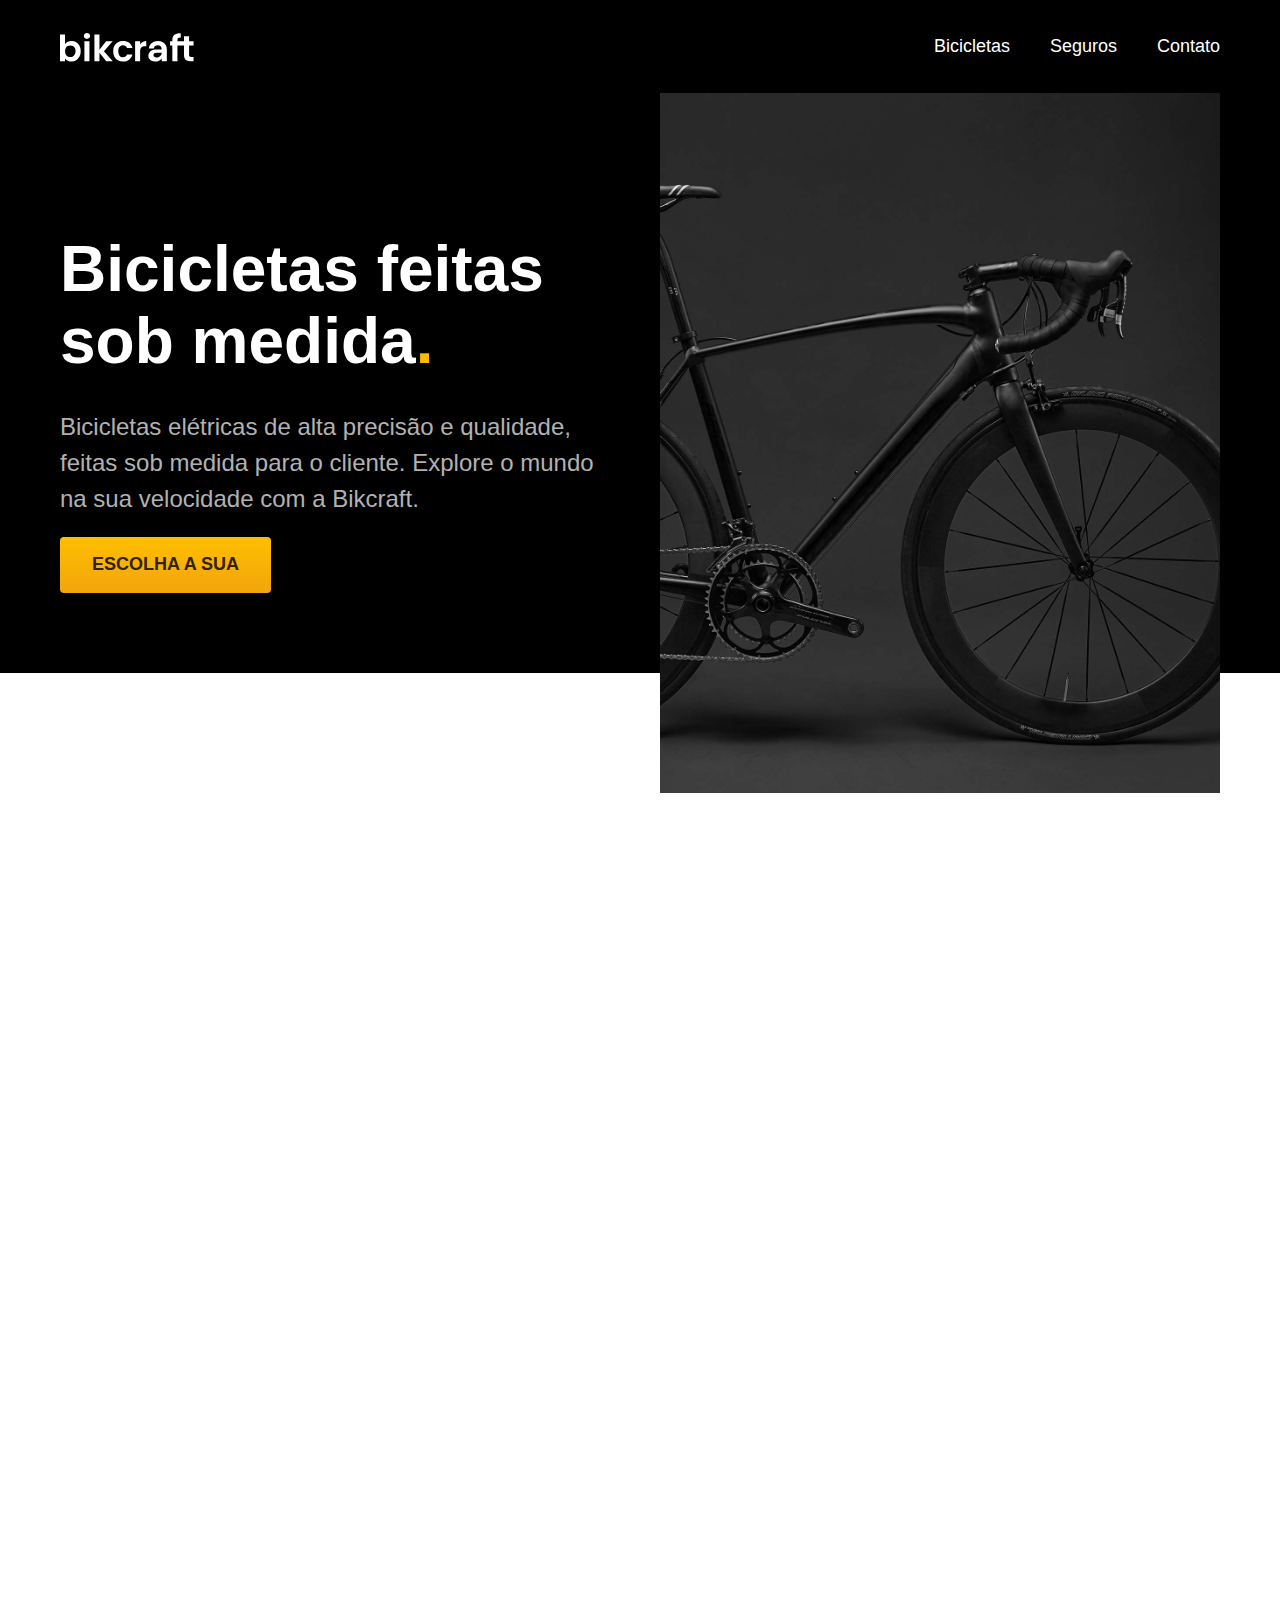
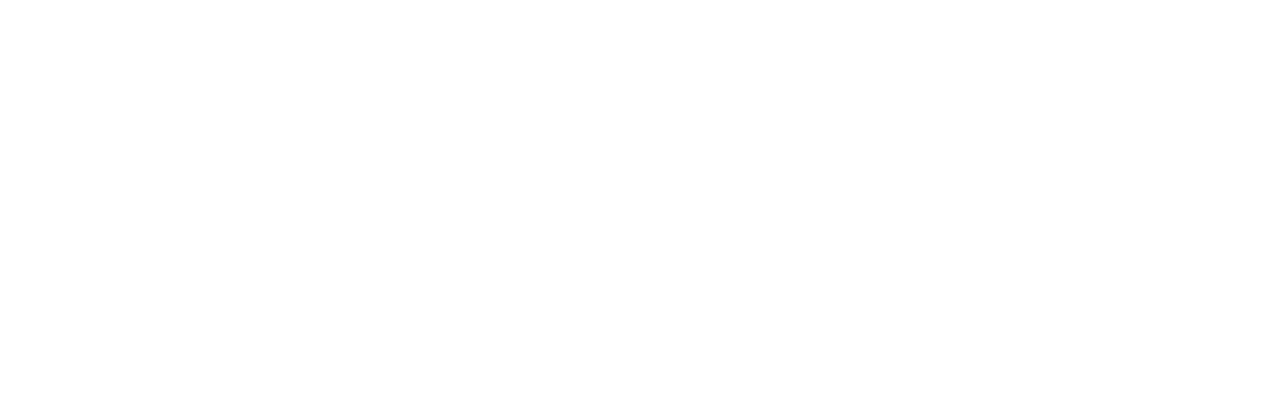
==== bikcraft-projeto-final/index.html @ b1b6e162 "introducao" ====
<!DOCTYPE html>
<html lang="pt-br">
<head>
  <meta charset="UTF-8">
  <meta name="viewport" content="width=device-width, initial-scale=1.0">

  <title>Bikcraft - Bicicletas Elétricas</title>
  <meta name="description" content="Bicicletas elétricas de alta precisão e qualidade, feitas sob medida para o cliente. Explore o mundo na sua velocidade com a Bikcraft.">

<link rel="stylesheet" href="./css/style.css">
</head>
<body>
  <header class="header-bg">
    <div class="header">
      <a href="./">
        <img src="./img/bikcraft.svg" alt="Bikcraft">
      </a>

      <nav aria-label="primaria">
        <ul class="header-menu">
          <li><a href="./bicicletas.html">Bicicletas</a></li>
          <li><a href="./seguros.html">Seguros</a></li>
          <li><a href="./contato.html">Contato</a></li>
        </ul>
      </nav>
    </div>
  </header>

  <main class="introducao-bg">
    <div class="introducao">
      <div class="introducao-conteudo">
        <h1>Bicicletas feitas sob medida<span>.</span></h1>
        <p>Bicicletas elétricas de alta precisão e qualidade, feitas sob medida para o cliente. Explore o mundo na sua velocidade com a Bikcraft.</p>
        <a href="./bicicletas.html">Escolha a sua</a>
      </div>
      <div class="introducao-imagem">
        <img src="./img/fotos/introducao.jpg" alt="Bicicleta elétrica preta">
      </div>
    </div>

  </main>
</body>
</html>
---- bikcraft-projeto-final/css/style.css ----
body {
  margin: 0px;
  font-family: Arial, Helvetica, sans-serif;
  height: 2000px;
}

h1, ul, p {
  margin: 0px;
}

ul {
  padding: 0px;
  list-style: none;
}

a {
  text-decoration: none;
  color: inherit;
}

img {
  max-width: 100%;
  display: block;
}

.header-bg {
  background-color: #000;
}

.header {
  display: flex;
  flex-wrap: wrap;
  gap: 20px;
  justify-content: space-between;
  align-items: center;
  box-sizing: border-box;
  padding: 20px;
  max-width: 1200px;
  margin-left: auto;
  margin-right: auto;
}

.header-menu {
  display: flex;
  flex-wrap: wrap;
  gap: 40px;
}

.header-menu a {
  color: #fff;
  display: inline-block;
  padding: 16px 0px;
  font-size: 18px;
  position: relative;
}

.header-menu a::after {
  content: "";
  display: block;
  height: 2px;
  width: 0px;
  background: #fff;
  margin-top: 4px;
  transition: 0.3s;
  position: absolute;
}

.header-menu a:hover::after {
  width: 100%;
}

@media (max-width: 800px) {
  .header-menu {
    gap: 20px;
  }
  .header-menu a {
    background: #111;
    padding: 12px 16px;
    border-radius: 4px;
  }
  .header-menu a:hover {
    background-color: #2e2e2e;
  }
  .header a::after {
    display: none;
  }
}
@media (max-width: 600px) {
  .header-menu {
    gap: 12px;
  }
  .header-menu a {
    padding: 8px 12px;
    font-size: 14px;
  }
}

.introducao-bg {
  background: #000;
  color: #fff;
}

.introducao {
  display: grid;
  grid-template-columns: 1fr 1fr;
  gap: 0px 40px;
  box-sizing: border-box;
  max-width: 1200px;
  padding-left: 20px;
  padding-right: 20px;
  margin-left: auto;
  margin-right: auto;
}

.introducao p,
.introducao a {
  grid-column: 1;
}

.introducao-conteudo {
  align-self: end;
  padding-bottom: 80px;
}

.introducao img {
  margin-bottom: -120px;
}

.introducao h1 {
  margin-bottom: 32px;
  font-size: 64px;
  line-height: 1.125;
}

.introducao h1 span {
  color:  #ffbb00;
}

.introducao p {
  margin-bottom: 20px;
  font-size: 24px;
  line-height: 1.5;
  color: #b2b2b2;
}

.introducao a {
  display: inline-block;
  padding: 16px 32px;
  background: linear-gradient(#ffbf00, #f2a50c);
  border-radius: 4px;
  box-shadow: 0 1px 2px rgba(0, 0, 0, 0.1);
  text-transform: uppercase;
  color: #332200;
  font-size: 18px;
  line-height: 1.33;
  font-weight: bold;
}

.introducao a:hover {
  background: linear-gradient(#ffb60d, #e59317);
}
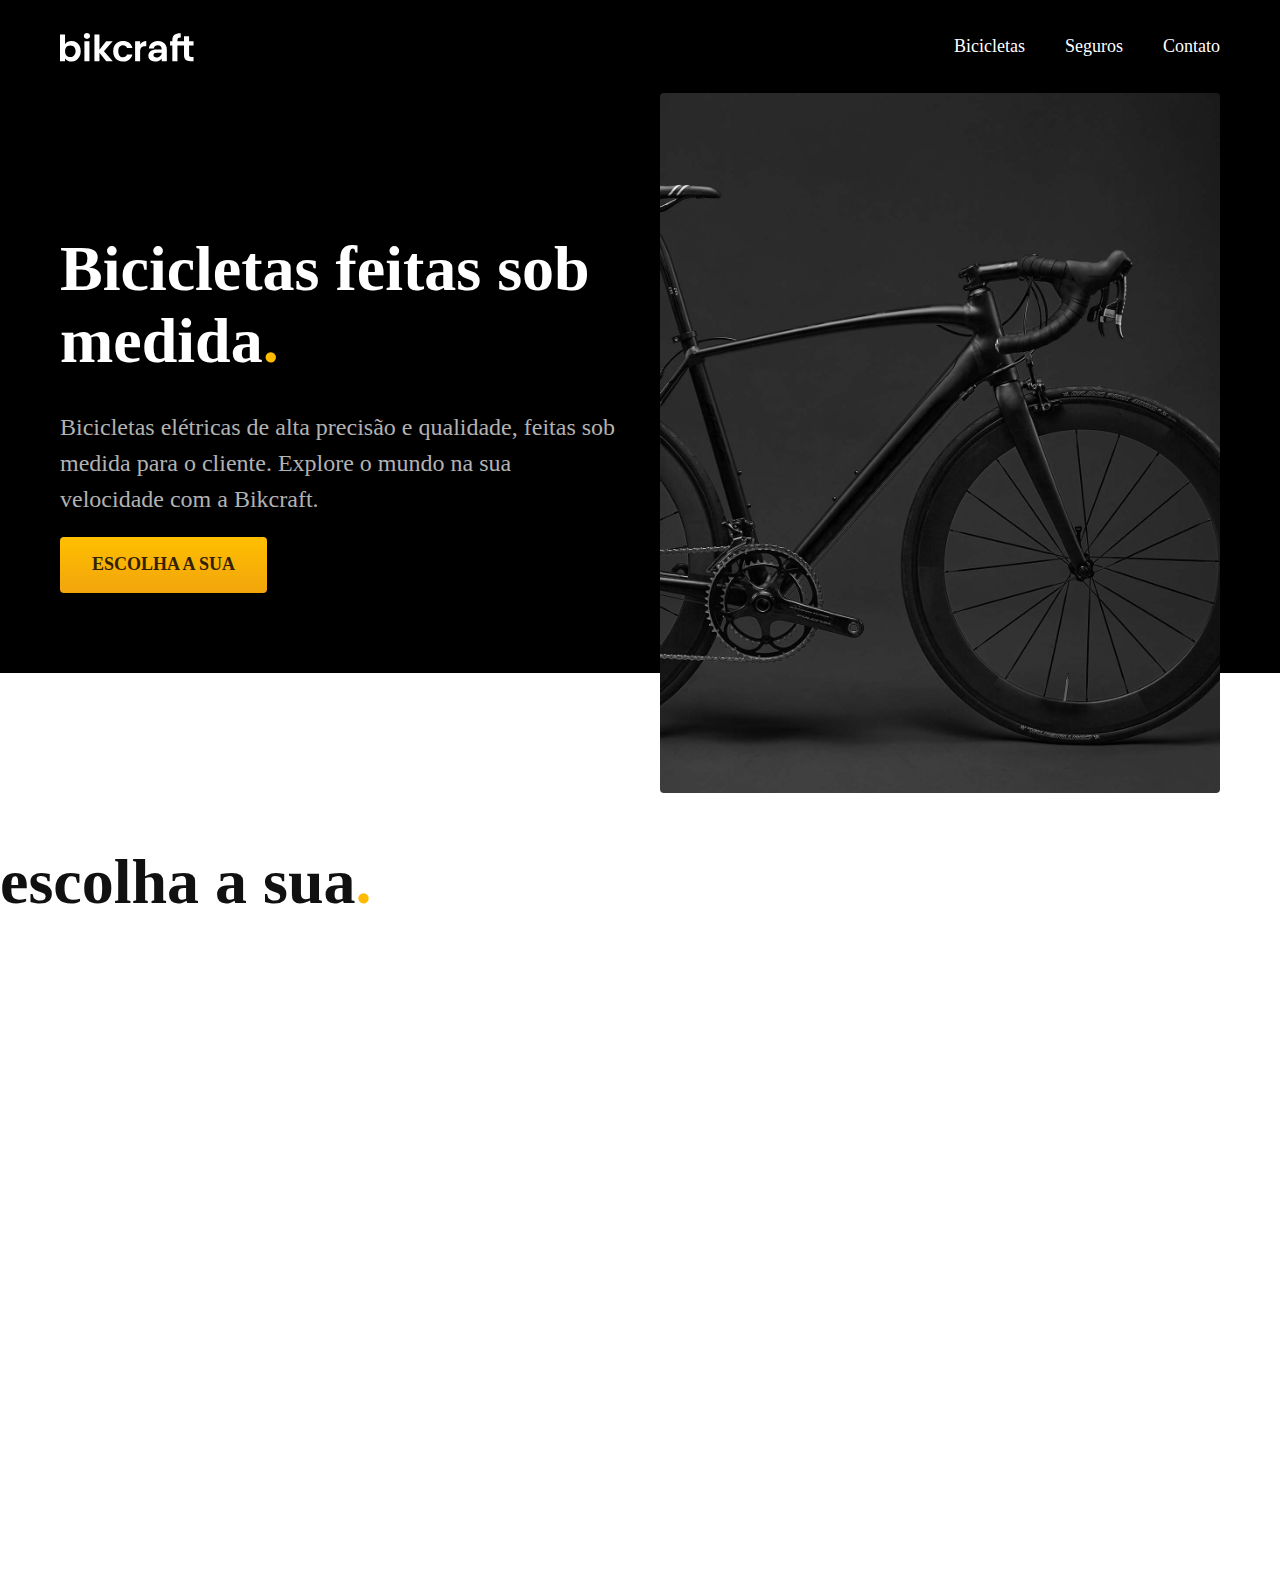
==== commit df1d3aac: "variáveis e organização CSS" ====
--- a/bikcraft-projeto-final/index.html
+++ b/bikcraft-projeto-final/index.html
@@ -7,7 +7,11 @@
   <title>Bikcraft - Bicicletas Elétricas</title>
   <meta name="description" content="Bicicletas elétricas de alta precisão e qualidade, feitas sob medida para o cliente. Explore o mundo na sua velocidade com a Bikcraft.">
 
-<link rel="stylesheet" href="./css/style.css">
+  <link rel="stylesheet" href="./css/style.css">
+
+<!--   <link rel="preconnect" href="https://fonts.googleapis.com">
+  <link rel="preconnect" href="https://fonts.gstatic.com" crossorigin>
+  <link href="https://fonts.googleapis.com/css2?family=Poppins:wght@400;600&family=Roboto:wght@400;500&display=swap" rel="stylesheet"> -->
 </head>
 <body>
   <header class="header-bg">
@@ -17,7 +21,7 @@
       </a>
 
       <nav aria-label="primaria">
-        <ul class="header-menu">
+        <ul class="header-menu cor-0">
           <li><a href="./bicicletas.html">Bicicletas</a></li>
           <li><a href="./seguros.html">Seguros</a></li>
           <li><a href="./contato.html">Contato</a></li>
@@ -29,15 +33,16 @@
   <main class="introducao-bg">
     <div class="introducao">
       <div class="introducao-conteudo">
-        <h1>Bicicletas feitas sob medida<span>.</span></h1>
-        <p>Bicicletas elétricas de alta precisão e qualidade, feitas sob medida para o cliente. Explore o mundo na sua velocidade com a Bikcraft.</p>
-        <a href="./bicicletas.html">Escolha a sua</a>
+        <h1 class="texto-grande cor-0">Bicicletas feitas sob medida<span class="cor-p1">.</span></h1>
+        <p class="texto-medio cor-5">Bicicletas elétricas de alta precisão e qualidade, feitas sob medida para o cliente. Explore o mundo na sua velocidade com a Bikcraft.</p>
+        <a class="botao" href="./bicicletas.html">Escolha a sua</a>
       </div>
-      <div class="introducao-imagem">
+      <div>
         <img src="./img/fotos/introducao.jpg" alt="Bicicleta elétrica preta">
       </div>
     </div>
+  </main>
 
-  </main>
+  <h2 class="texto-grande">escolha a sua<span class="cor-p1">.</span></h2>
 </body>
 </html>--- a/bikcraft-projeto-final/css/style.css
+++ b/bikcraft-projeto-final/css/style.css
@@ -1,162 +1,11 @@
-body {
-  margin: 0px;
-  font-family: Arial, Helvetica, sans-serif;
-  height: 2000px;
-}
+@import "./global/global.css";
+@import "./utilidades/tipografia.css";
+@import "./utilidades/cores.css";
 
-h1, ul, p {
-  margin: 0px;
-}
+@import "./global/header.css";
 
-ul {
-  padding: 0px;
-  list-style: none;
-}
+/* Utilidades */
+@import "./utilidades/componentes.css";
 
-a {
-  text-decoration: none;
-  color: inherit;
-}
-
-img {
-  max-width: 100%;
-  display: block;
-}
-
-.header-bg {
-  background-color: #000;
-}
-
-.header {
-  display: flex;
-  flex-wrap: wrap;
-  gap: 20px;
-  justify-content: space-between;
-  align-items: center;
-  box-sizing: border-box;
-  padding: 20px;
-  max-width: 1200px;
-  margin-left: auto;
-  margin-right: auto;
-}
-
-.header-menu {
-  display: flex;
-  flex-wrap: wrap;
-  gap: 40px;
-}
-
-.header-menu a {
-  color: #fff;
-  display: inline-block;
-  padding: 16px 0px;
-  font-size: 18px;
-  position: relative;
-}
-
-.header-menu a::after {
-  content: "";
-  display: block;
-  height: 2px;
-  width: 0px;
-  background: #fff;
-  margin-top: 4px;
-  transition: 0.3s;
-  position: absolute;
-}
-
-.header-menu a:hover::after {
-  width: 100%;
-}
-
-@media (max-width: 800px) {
-  .header-menu {
-    gap: 20px;
-  }
-  .header-menu a {
-    background: #111;
-    padding: 12px 16px;
-    border-radius: 4px;
-  }
-  .header-menu a:hover {
-    background-color: #2e2e2e;
-  }
-  .header a::after {
-    display: none;
-  }
-}
-@media (max-width: 600px) {
-  .header-menu {
-    gap: 12px;
-  }
-  .header-menu a {
-    padding: 8px 12px;
-    font-size: 14px;
-  }
-}
-
-.introducao-bg {
-  background: #000;
-  color: #fff;
-}
-
-.introducao {
-  display: grid;
-  grid-template-columns: 1fr 1fr;
-  gap: 0px 40px;
-  box-sizing: border-box;
-  max-width: 1200px;
-  padding-left: 20px;
-  padding-right: 20px;
-  margin-left: auto;
-  margin-right: auto;
-}
-
-.introducao p,
-.introducao a {
-  grid-column: 1;
-}
-
-.introducao-conteudo {
-  align-self: end;
-  padding-bottom: 80px;
-}
-
-.introducao img {
-  margin-bottom: -120px;
-}
-
-.introducao h1 {
-  margin-bottom: 32px;
-  font-size: 64px;
-  line-height: 1.125;
-}
-
-.introducao h1 span {
-  color:  #ffbb00;
-}
-
-.introducao p {
-  margin-bottom: 20px;
-  font-size: 24px;
-  line-height: 1.5;
-  color: #b2b2b2;
-}
-
-.introducao a {
-  display: inline-block;
-  padding: 16px 32px;
-  background: linear-gradient(#ffbf00, #f2a50c);
-  border-radius: 4px;
-  box-shadow: 0 1px 2px rgba(0, 0, 0, 0.1);
-  text-transform: uppercase;
-  color: #332200;
-  font-size: 18px;
-  line-height: 1.33;
-  font-weight: bold;
-}
-
-.introducao a:hover {
-  background: linear-gradient(#ffb60d, #e59317);
-}
-
+/* Home */
+@import "./home/introducao.css";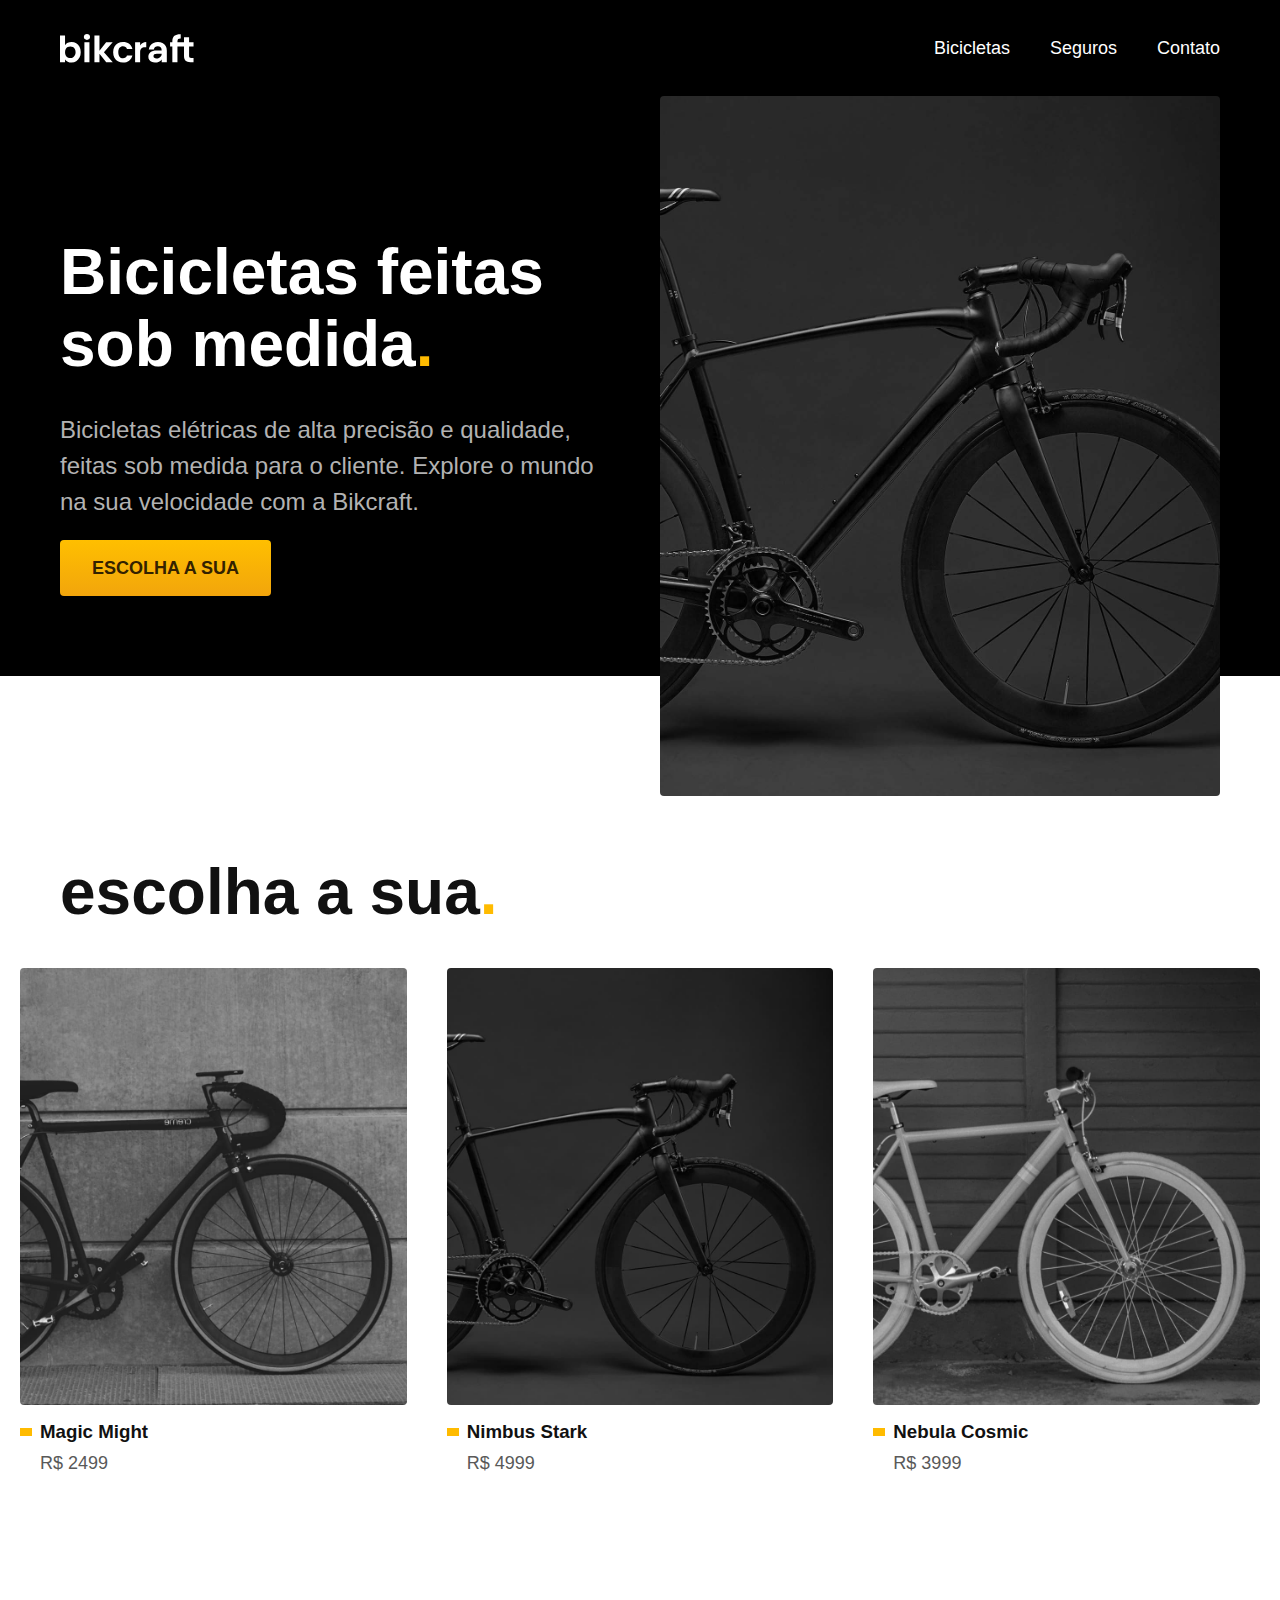
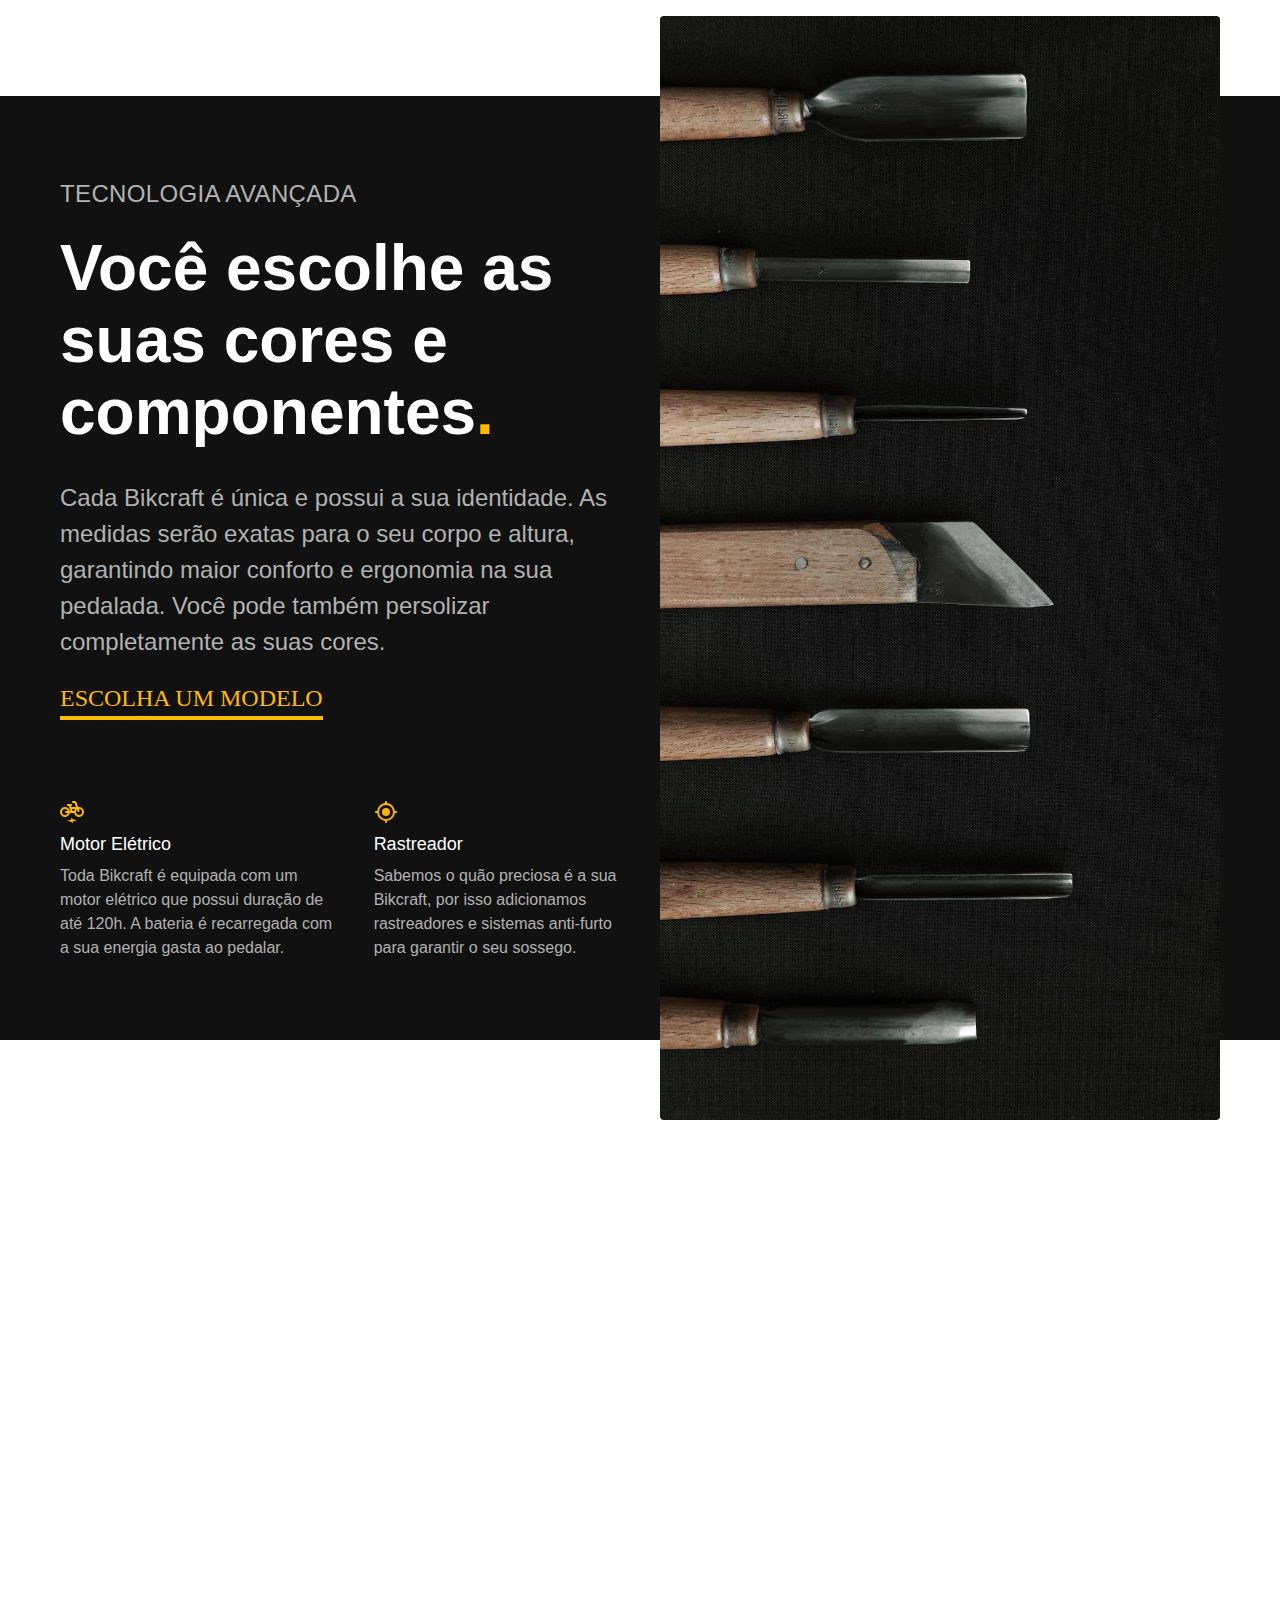
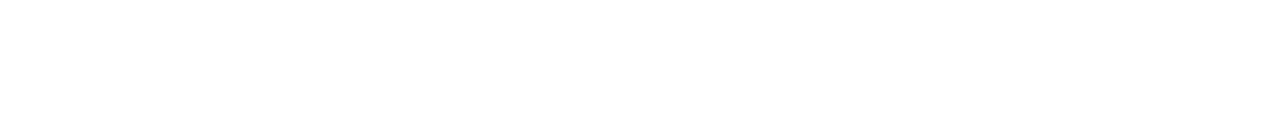
==== commit 283c1a8c: "Adição seção tecnologia" ====
--- a/bikcraft-projeto-final/index.html
+++ b/bikcraft-projeto-final/index.html
@@ -15,13 +15,13 @@
 </head>
 <body>
   <header class="header-bg">
-    <div class="header">
+    <div class="header container">
       <a href="./">
         <img src="./img/bikcraft.svg" alt="Bikcraft">
       </a>
 
       <nav aria-label="primaria">
-        <ul class="header-menu cor-0">
+        <ul class="header-menu font-1-m cor-0">
           <li><a href="./bicicletas.html">Bicicletas</a></li>
           <li><a href="./seguros.html">Seguros</a></li>
           <li><a href="./contato.html">Contato</a></li>
@@ -31,10 +31,10 @@
   </header>
 
   <main class="introducao-bg">
-    <div class="introducao">
+    <div class="introducao container">
       <div class="introducao-conteudo">
-        <h1 class="texto-grande cor-0">Bicicletas feitas sob medida<span class="cor-p1">.</span></h1>
-        <p class="texto-medio cor-5">Bicicletas elétricas de alta precisão e qualidade, feitas sob medida para o cliente. Explore o mundo na sua velocidade com a Bikcraft.</p>
+        <h1 class="font-1-xxl cor-0">Bicicletas feitas sob medida<span class="cor-p1">.</span></h1>
+        <p class="font-2-l cor-5">Bicicletas elétricas de alta precisão e qualidade, feitas sob medida para o cliente. Explore o mundo na sua velocidade com a Bikcraft.</p>
         <a class="botao" href="./bicicletas.html">Escolha a sua</a>
       </div>
       <div>
@@ -43,6 +43,61 @@
     </div>
   </main>
 
-  <h2 class="texto-grande">escolha a sua<span class="cor-p1">.</span></h2>
+
+  <article class="bicicletas-lista">
+    <h2 class="container font-1-xxl">escolha a sua<span class="cor-p1">.</span></h2>
+
+    <ul>
+      <li>
+        <a href="./bicicletas/magic.html">
+          <img src="./img/bicicletas/magic-home.jpg" alt="Bicicleta preta">
+          <h3 font-1-xl>Magic Might</h3>
+          <span class="font-2-m cor-8">R$ 2499</span>
+        </a>
+      </li>
+      <li>
+        <a href="./bicicletas/nimbus.html">
+          <img src="./img/bicicletas/nimbus-home.jpg" alt="Bicicleta preta">
+          <h3 font-1-xl>Nimbus Stark</h3>
+          <span class="font-2-m cor-8">R$ 4999</span>
+        </a>
+      </li>
+      <li>
+        <a href="./bicicletas/nebula.html">
+          <img src="./img/bicicletas/nebula-home.jpg" alt="Bicicleta preta">
+          <h3 font-1-xl>Nebula Cosmic</h3>
+          <span class="font-2-m cor-8">R$ 3999</span>
+        </a>
+      </li>
+    </ul>
+  </article>
+
+  <article class="tecnologia-bg">
+    <div class="tecnologia container">
+      <div class="tecnologia-conteudo">
+        <span class="font-2-l-b cor-5">Tecnologia Avançada</span>
+        <h2 class="font-1-xxl cor-0">Você escolhe as suas cores e componentes<span class="cor-p1">.</span></h2>
+        <p class="font-2-l cor-5">Cada Bikcraft é única e possui a sua identidade. As medidas serão exatas para o seu corpo e altura, garantindo maior conforto e ergonomia na sua pedalada. Você pode também persolizar completamente as suas cores.</p>
+        <a class="link" href="./bicicletas.html">Escolha um modelo</a>
+
+        <div class="tecnologia-vantagens">
+          <div>
+            <img src="./img/icones/eletrica.svg" alt="">
+            <h3 class="font-1-m cor-0">Motor Elétrico</h3>
+            <p class="font-2-s cor-5">Toda Bikcraft é equipada com um motor elétrico que possui duração de até 120h. A bateria é recarregada com a sua energia gasta ao pedalar.</p>
+          </div>
+          <div>
+            <img src="./img/icones/rastreador.svg" alt="">
+            <h3 class="font-1-m cor-0">Rastreador</h3>
+            <p class="font-2-s cor-5">Sabemos o quão preciosa é a sua Bikcraft, por isso adicionamos rastreadores e sistemas anti-furto para garantir o seu sossego.</p>
+          </div>
+        </div>
+      </div>
+
+      <div class="tecnologia-imagem">
+        <img src="./img/fotos/tecnologia.jpg" alt="">
+      </div>
+    </div>
+  </article>
 </body>
 </html>--- a/bikcraft-projeto-final/css/style.css
+++ b/bikcraft-projeto-final/css/style.css
@@ -8,4 +8,8 @@
 @import "./utilidades/componentes.css";
 
 /* Home */
-@import "./home/introducao.css";+@import "./home/introducao.css";
+@import "./home/tecnologia.css";
+
+/* Bicicletas */
+@import "./bicicletas/bicicletas-lista.css";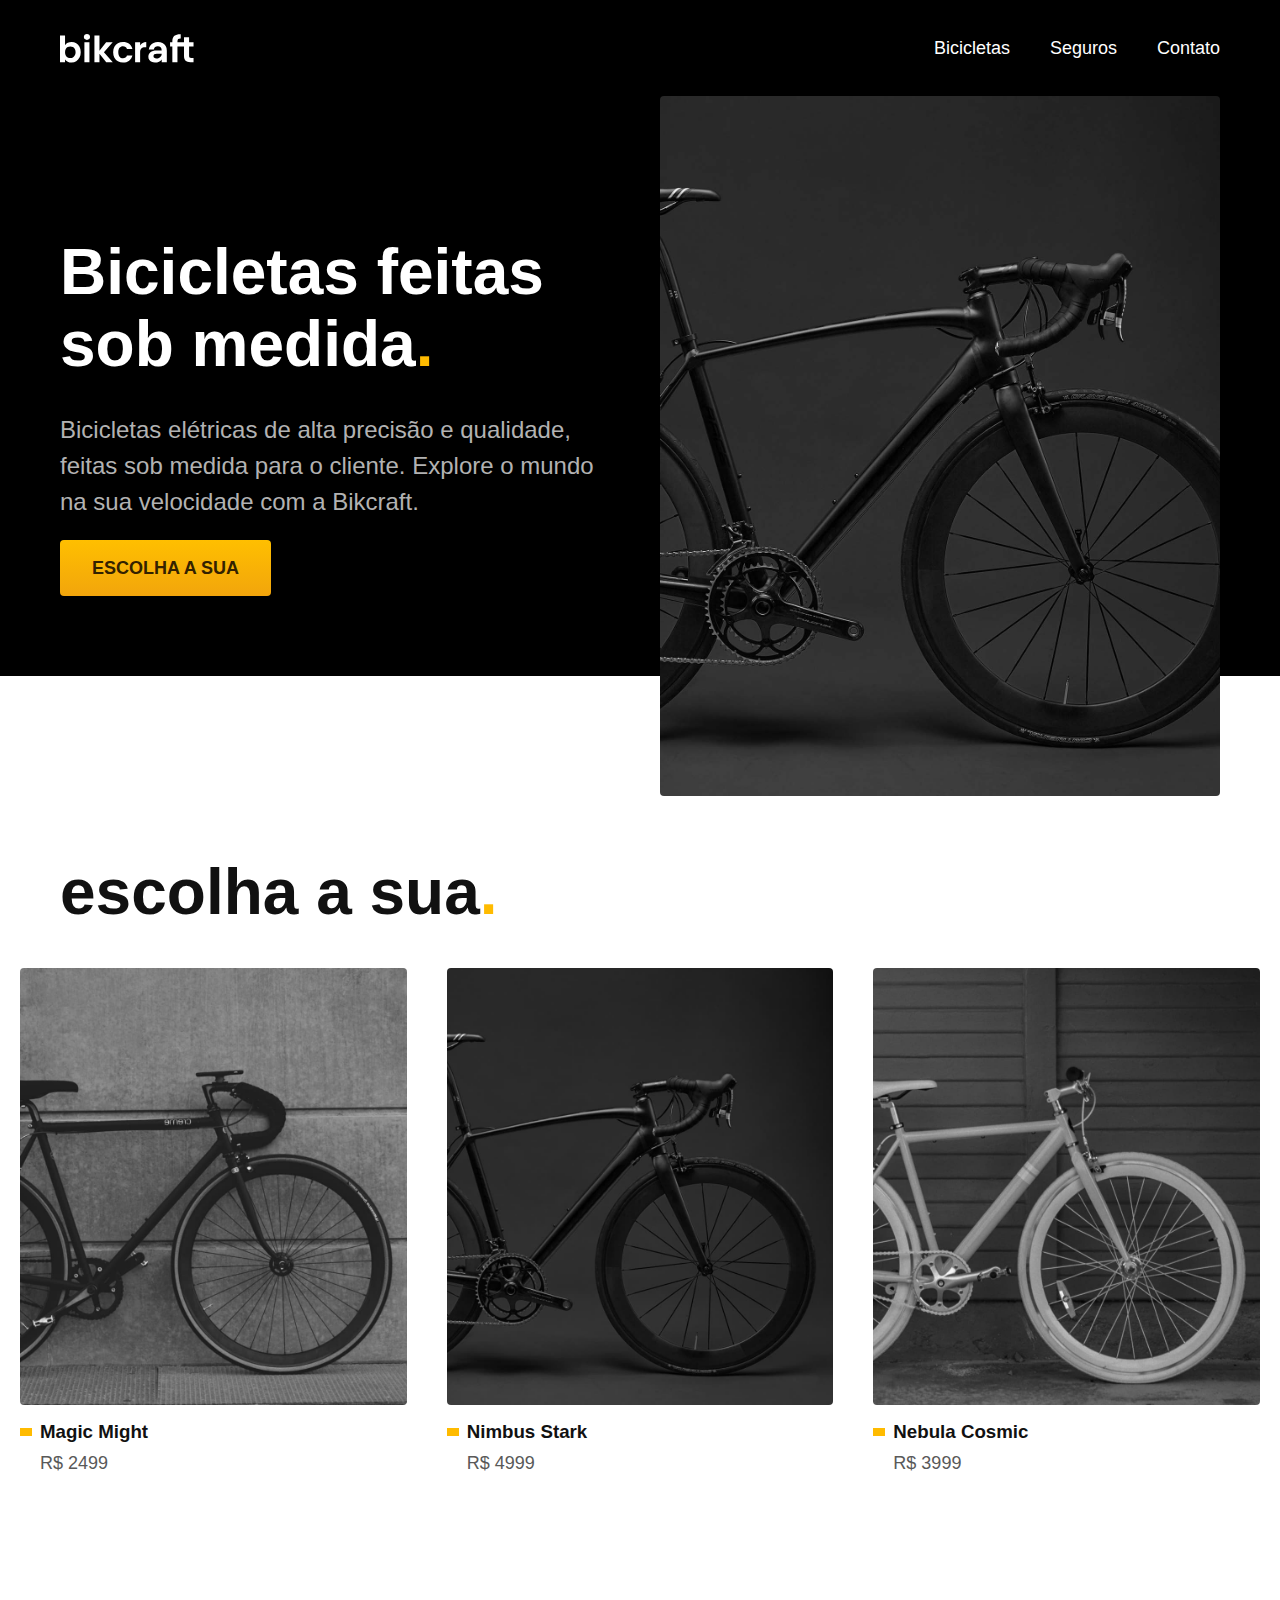
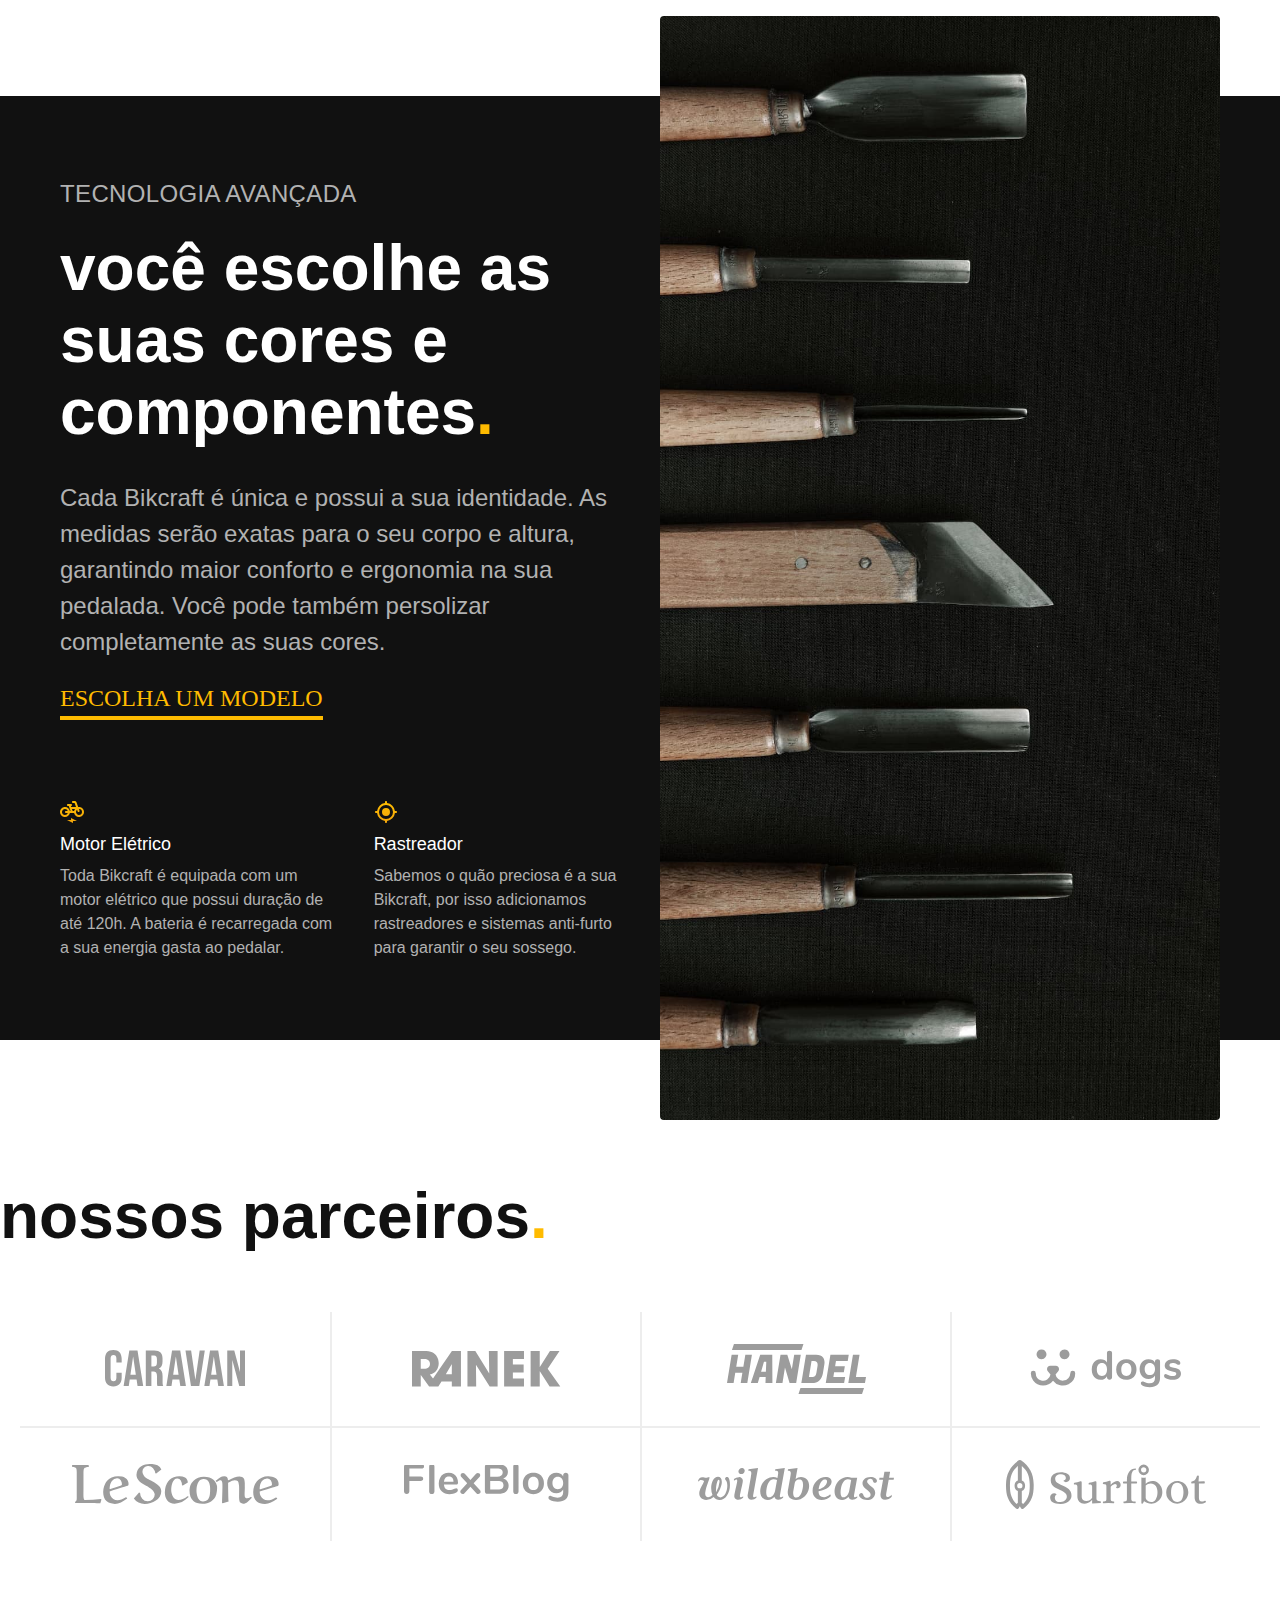
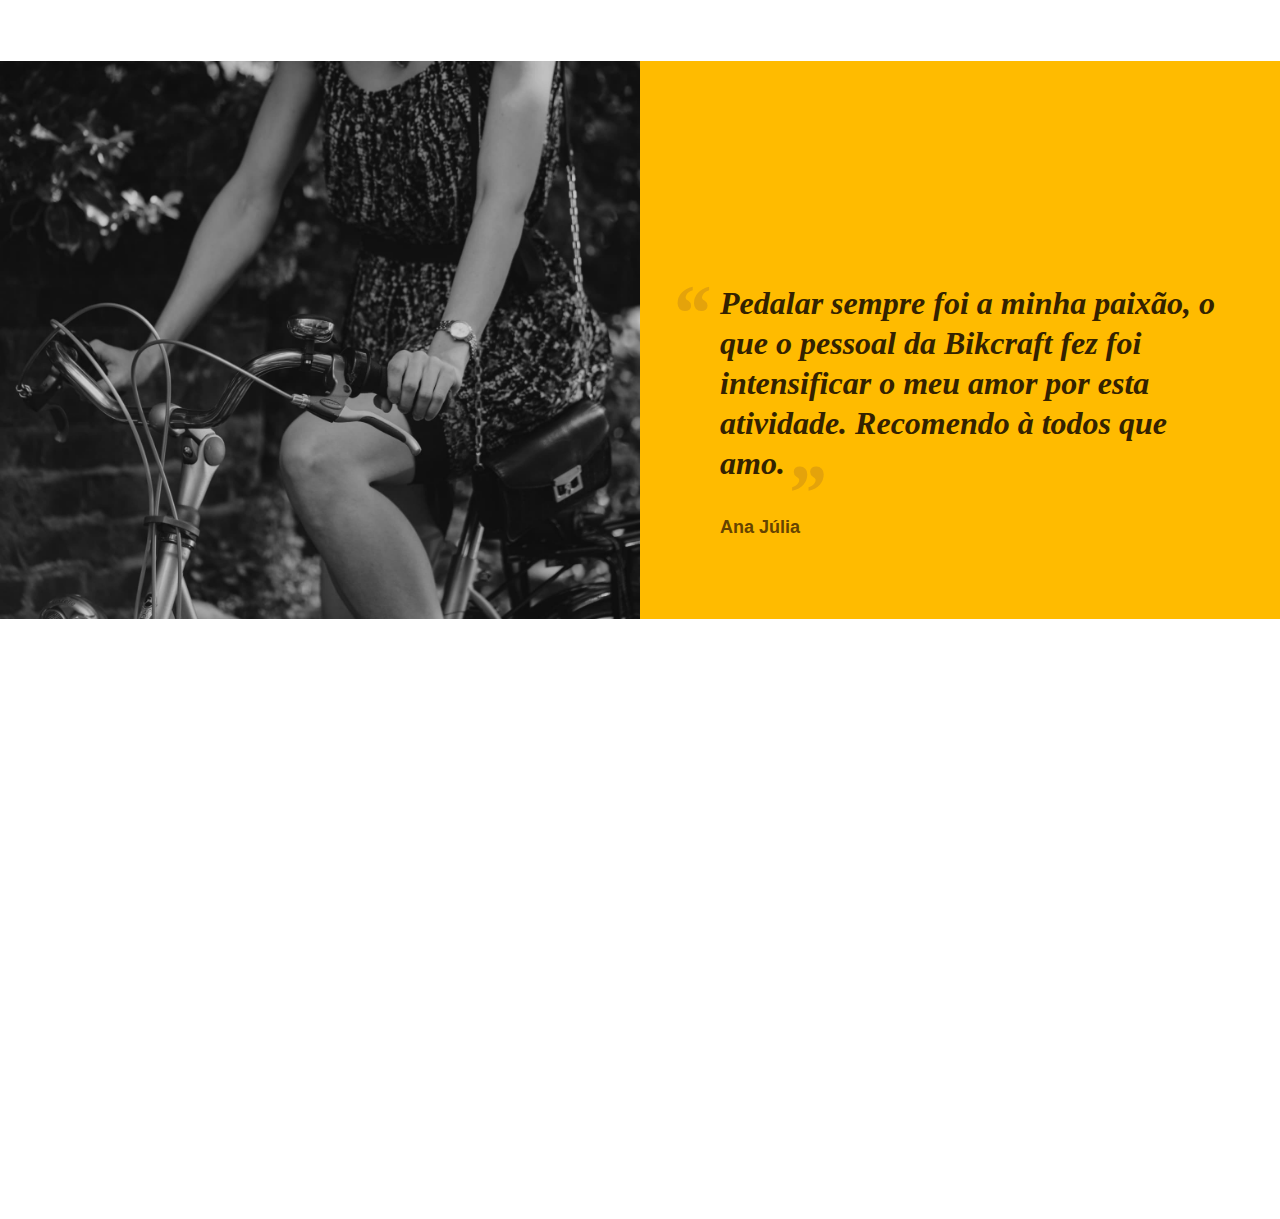
==== commit f16cebf6: "Depoimento" ====
--- a/bikcraft-projeto-final/index.html
+++ b/bikcraft-projeto-final/index.html
@@ -10,8 +10,8 @@
   <link rel="stylesheet" href="./css/style.css">
 
 <!--   <link rel="preconnect" href="https://fonts.googleapis.com">
-  <link rel="preconnect" href="https://fonts.gstatic.com" crossorigin>
-  <link href="https://fonts.googleapis.com/css2?family=Poppins:wght@400;600&family=Roboto:wght@400;500&display=swap" rel="stylesheet"> -->
+<link rel="preconnect" href="https://fonts.gstatic.com" crossorigin>
+<link href="https://fonts.googleapis.com/css2?family=Merriweather:wght@900&family=Poppins:wght@400;600&family=Roboto:wght@400;500&display=swap" rel="stylesheet"> -->
 </head>
 <body>
   <header class="header-bg">
@@ -76,7 +76,7 @@
     <div class="tecnologia container">
       <div class="tecnologia-conteudo">
         <span class="font-2-l-b cor-5">Tecnologia Avançada</span>
-        <h2 class="font-1-xxl cor-0">Você escolhe as suas cores e componentes<span class="cor-p1">.</span></h2>
+        <h2 class="font-1-xxl cor-0">você escolhe as suas cores e componentes<span class="cor-p1">.</span></h2>
         <p class="font-2-l cor-5">Cada Bikcraft é única e possui a sua identidade. As medidas serão exatas para o seu corpo e altura, garantindo maior conforto e ergonomia na sua pedalada. Você pode também persolizar completamente as suas cores.</p>
         <a class="link" href="./bicicletas.html">Escolha um modelo</a>
 
@@ -99,5 +99,32 @@
       </div>
     </div>
   </article>
-</body>
+    
+  <section class="parceiros" aria-label="Nossos parceiros">
+    <h2 class="font-1-xxl">nossos parceiros<span class="cor-p1">.</span></h2>
+    <ul>
+      <li><img src="./img/parceiros/caravan.svg" alt="Caravan"></li>
+      <li><img src="./img/parceiros/ranek.svg" alt="ranek"></li>
+      <li><img src="./img/parceiros/handel.svg" alt="handel"></li>
+      <li><img src="./img/parceiros/dogs.svg" alt="dogs"></li>
+      <li><img src="./img/parceiros/lescone.svg" alt="lescone"></li>
+      <li><img src="./img/parceiros/flexblog.svg" alt="flexblog"></li>
+      <li><img src="./img/parceiros/wildbeast.svg" alt="wildbeast"></li>
+      <li><img src="./img/parceiros/surfbot.svg" alt="surfbot"></li>
+    </ul>
+  </section>
+
+  <section class="depoimento" aria-label="Depoimento">
+    <div>
+      <img src="./img/fotos/depoimento.jpg" alt="Pessoa pedalando uma bicicleta Bikcraft">
+    </div>
+
+    <div class="depoimento-conteudo">
+      <blockquote class="font-1-xl cor-p5">
+        <p>Pedalar sempre foi a minha paixão, o que o pessoal da Bikcraft fez foi intensificar o meu amor por esta atividade. Recomendo à todos que amo.</p>
+      </blockquote>
+      <span class="font-1-m-b cor-p4">Ana Júlia</span>
+    </div>
+  </section>
+</boy>
 </html>--- a/bikcraft-projeto-final/css/style.css
+++ b/bikcraft-projeto-final/css/style.css
@@ -10,6 +10,8 @@
 /* Home */
 @import "./home/introducao.css";
 @import "./home/tecnologia.css";
+@import "./home/parceiros.css";
+@import "./home/depoimento.css";
 
 /* Bicicletas */
 @import "./bicicletas/bicicletas-lista.css";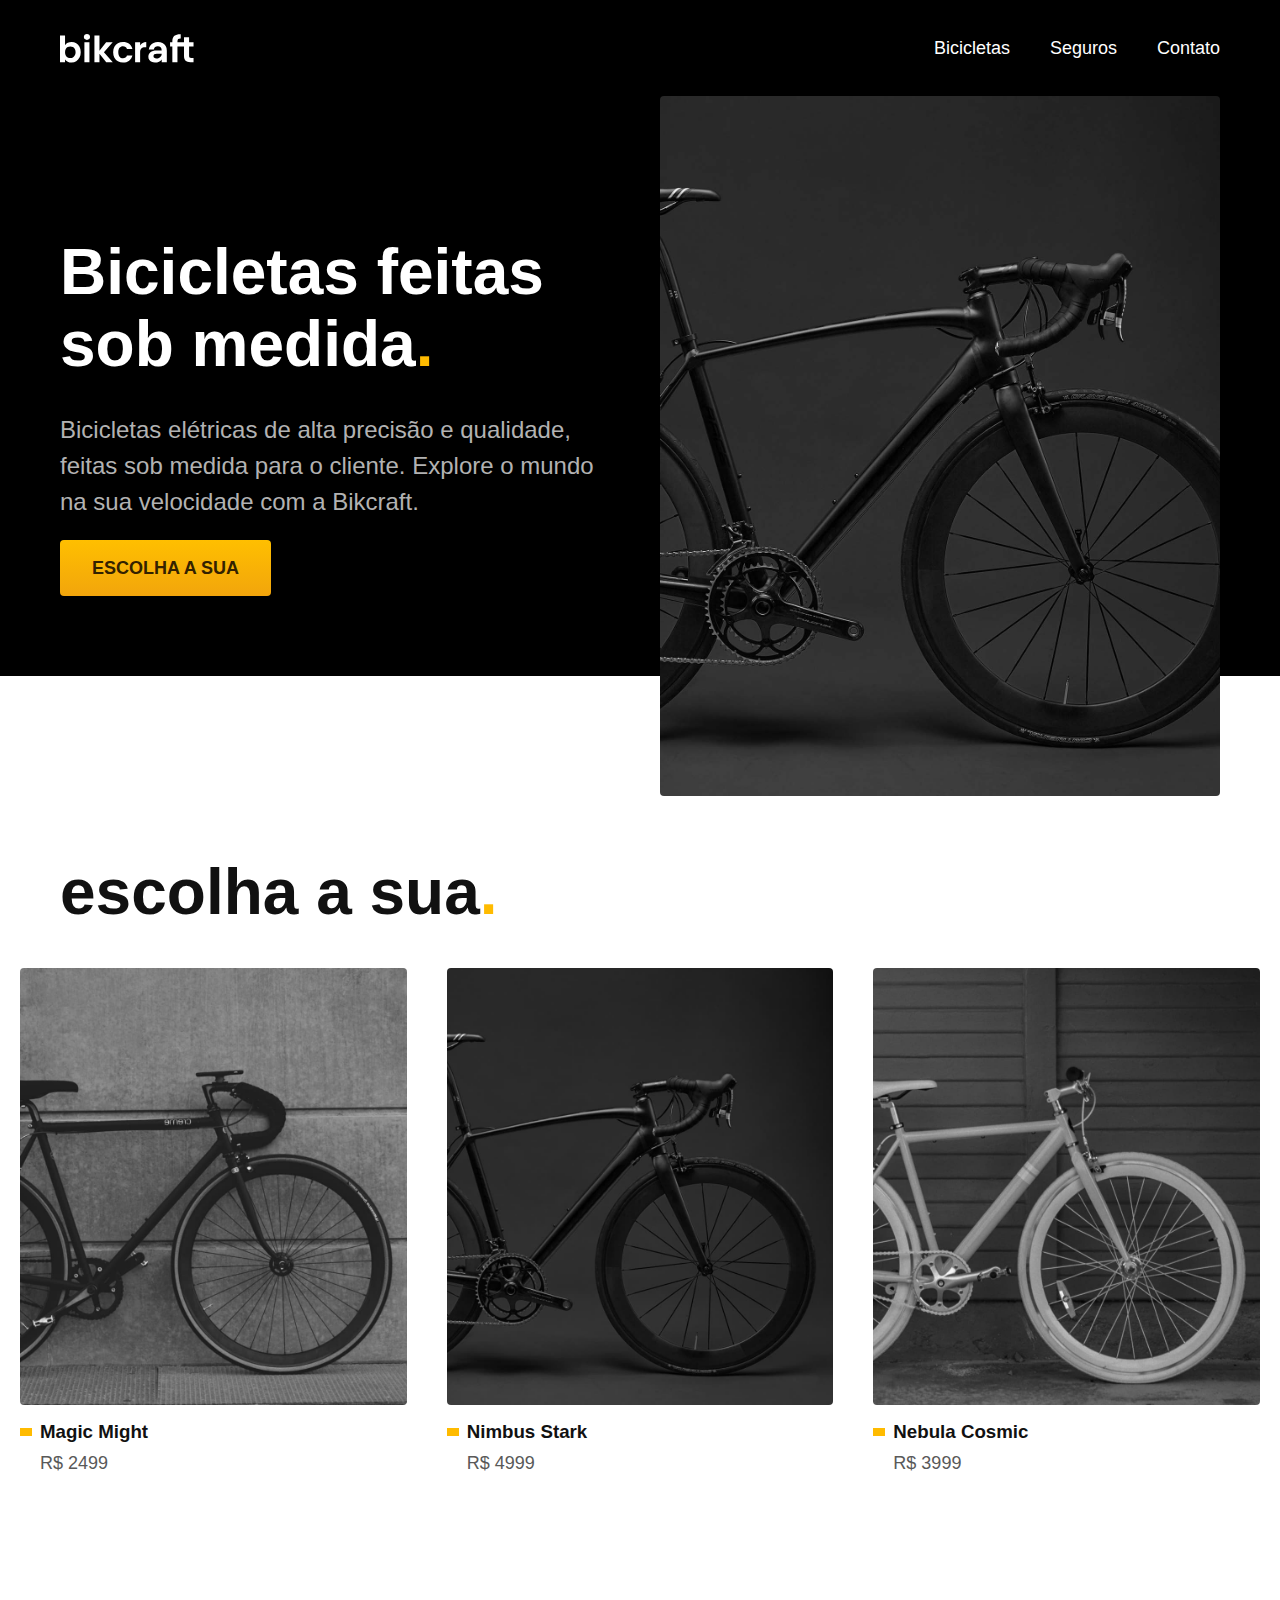
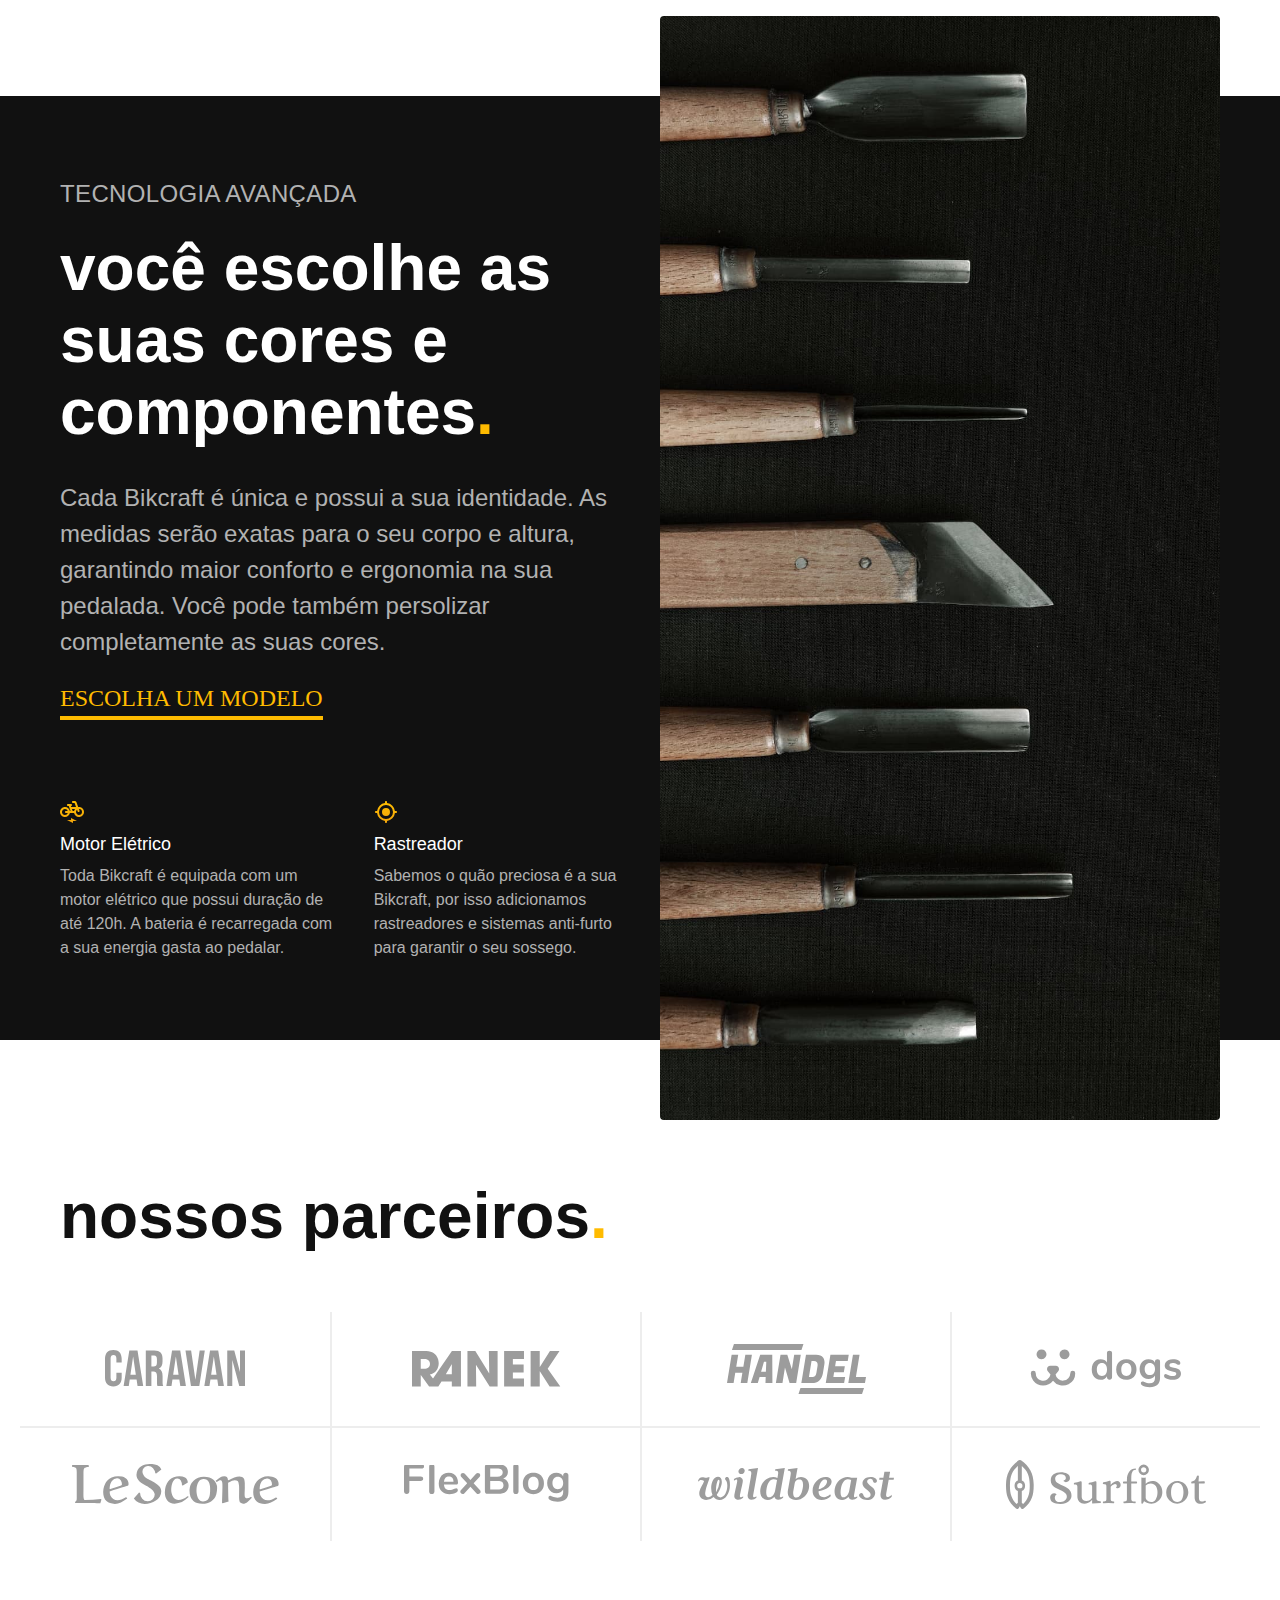
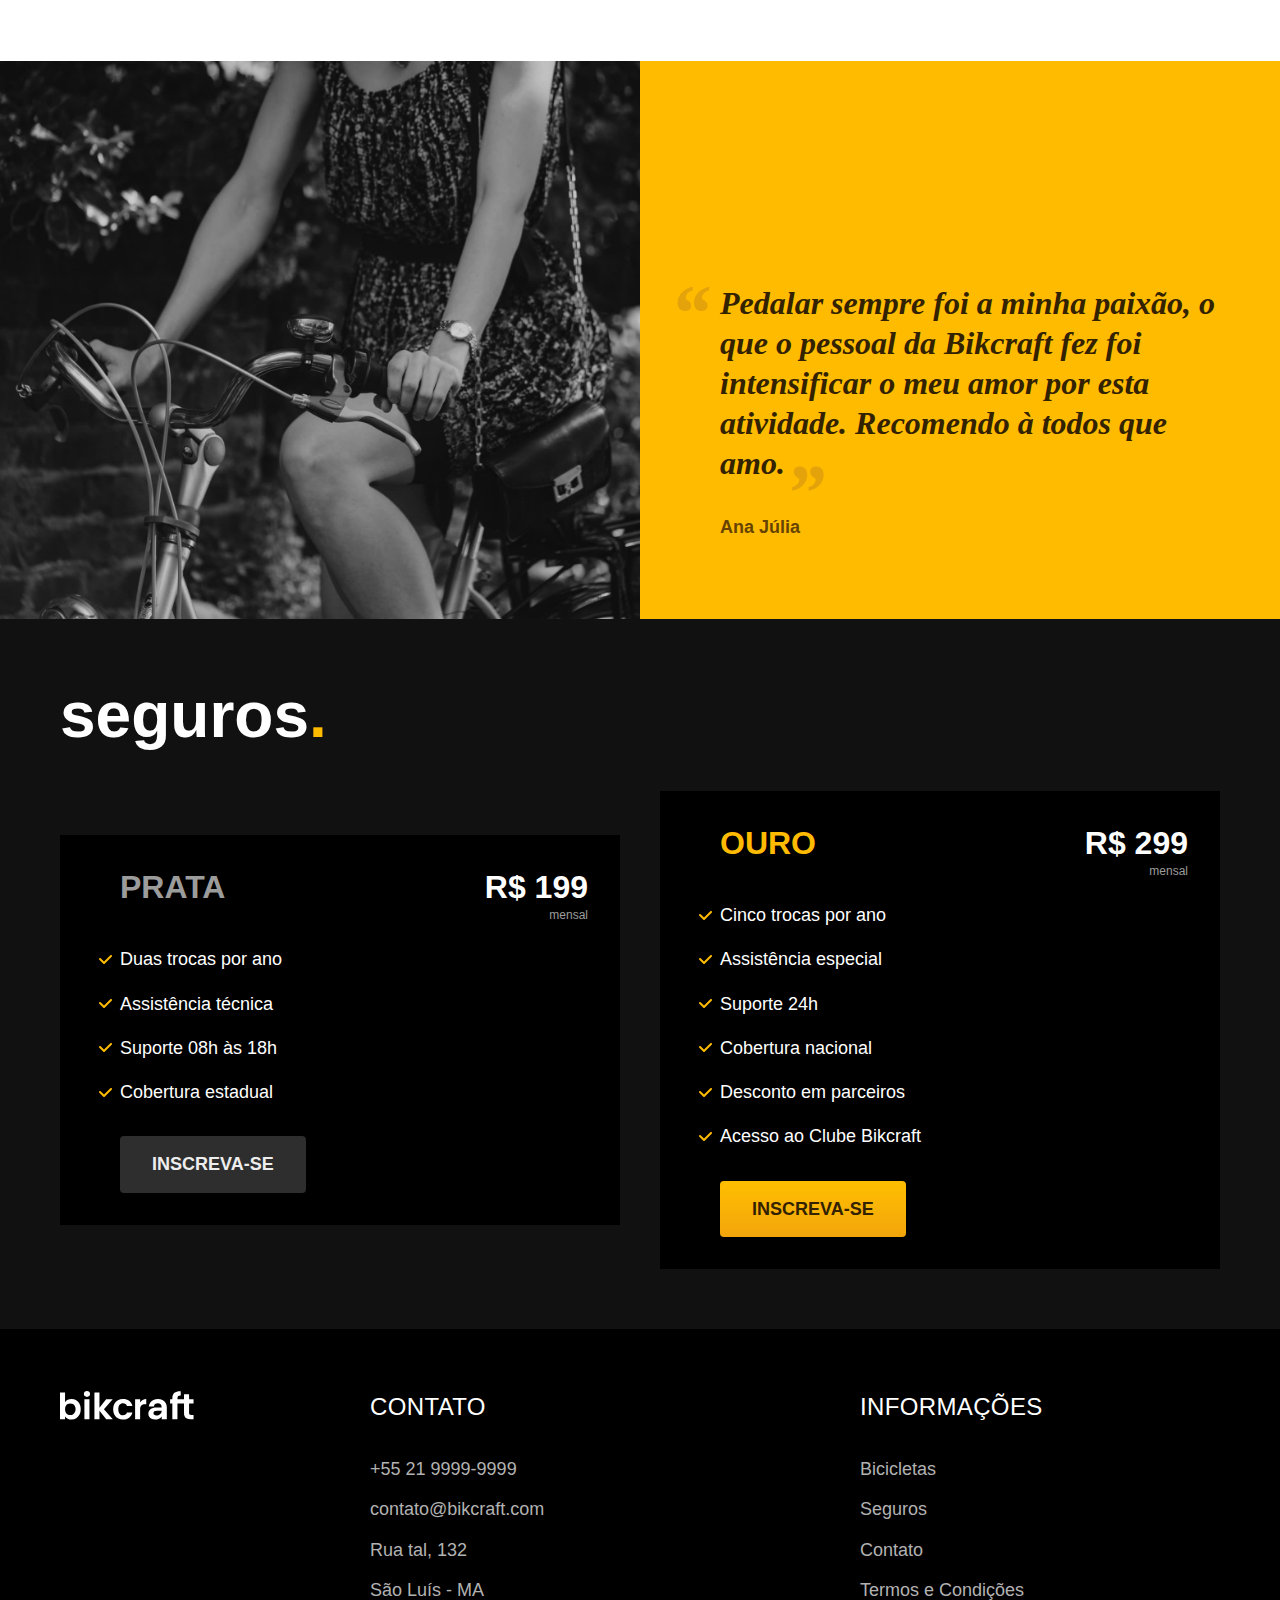
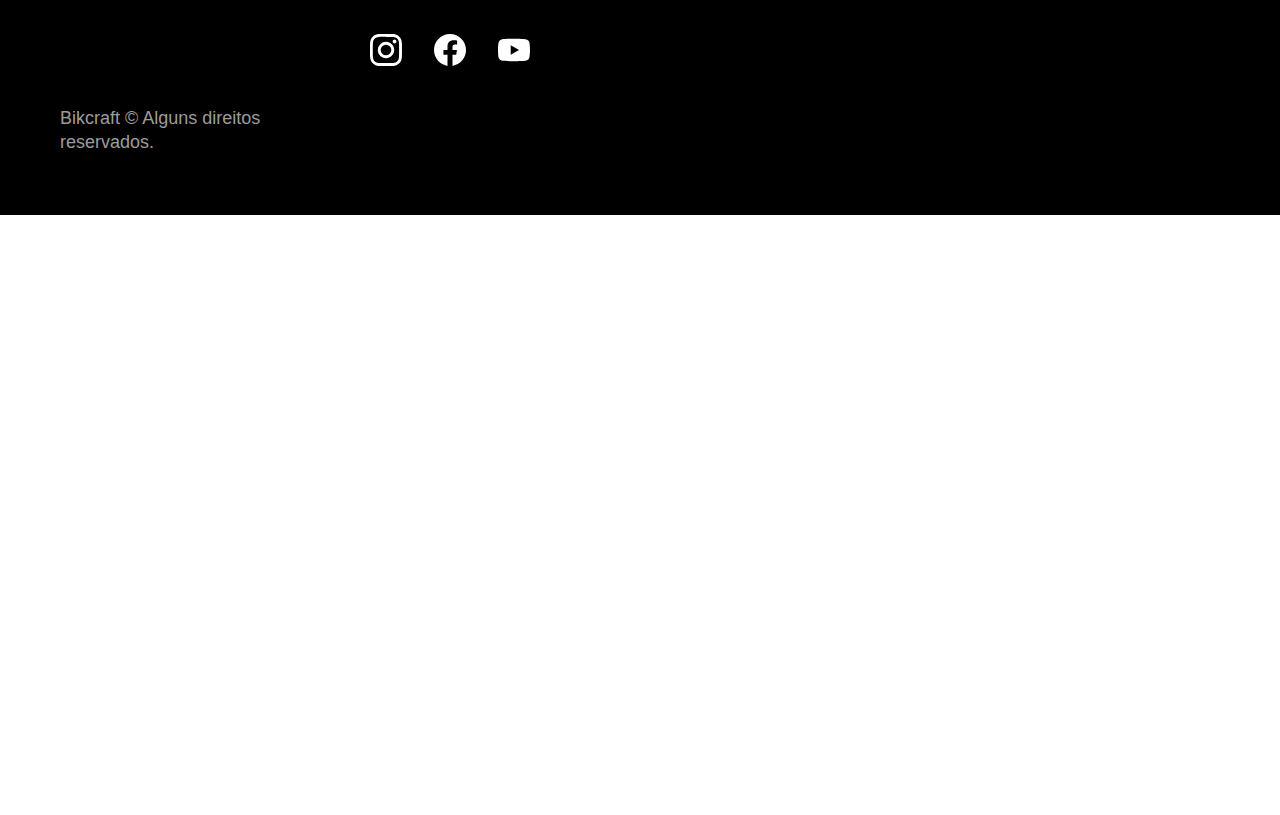
==== commit 907a0d13: "seguros e footer" ====
--- a/bikcraft-projeto-final/index.html
+++ b/bikcraft-projeto-final/index.html
@@ -101,7 +101,7 @@
   </article>
     
   <section class="parceiros" aria-label="Nossos parceiros">
-    <h2 class="font-1-xxl">nossos parceiros<span class="cor-p1">.</span></h2>
+    <h2 class="container font-1-xxl">nossos parceiros<span class="cor-p1">.</span></h2>
     <ul>
       <li><img src="./img/parceiros/caravan.svg" alt="Caravan"></li>
       <li><img src="./img/parceiros/ranek.svg" alt="ranek"></li>
@@ -126,5 +126,74 @@
       <span class="font-1-m-b cor-p4">Ana Júlia</span>
     </div>
   </section>
-</boy>
+
+  <article class="seguros-bg">
+    <div class="seguros container">
+      <h2 class="font-1-xxl cor-0">seguros<span class="cor-p1">.</span></h2>
+      <div class="seguros-item">
+        <h3 class="font-1-xl cor-6">PRATA</h3>
+        <span class="font-1-xl cor-0">R$ 199 <span class="font-1-xs cor-6">mensal</span></span>
+        <ul class="font-2-m cor-0">
+          <li>Duas trocas por ano</li>
+          <li>Assistência técnica</li>
+          <li>Suporte 08h às 18h</li>
+          <li>Cobertura estadual</li>
+        </ul>
+        <a class="botao secundario" href="./orcamento.html">Inscreva-se</a>
+      </div>
+
+      <div class="seguros-item">
+        <h3 class="font-1-xl cor-p1">OURO</h3>
+        <span class="font-1-xl cor-0">R$ 299 <span class="font-1-xs cor-6">mensal</span></span>
+        <ul class="font-2-m cor-0">
+          <li>Cinco trocas por ano</li>
+          <li>Assistência especial</li>
+          <li>Suporte 24h</li>
+          <li>Cobertura nacional</li>
+          <li>Desconto em parceiros</li>
+          <li>Acesso ao Clube Bikcraft</li>
+        </ul>
+        <a class="botao" href="./orcamento.html">Inscreva-se</a>
+      </div>
+    </div>
+  </article>
+
+  <footer class="footer-bg">
+    <div class="footer container">
+      <img src="./img/bikcraft.svg" alt="Bikcraft">
+      <div class="footer-contato">
+        <h3 class="font-2-l-b cor-0">Contato</h3>
+        <ul class="font-2-m cor-5">
+          <li><a href="tel:+552199999999">+55 21 9999-9999</a></li>
+          <li><a href="mailto:contato@bikcraft.com">contato@bikcraft.com</a></li>
+          <li>Rua tal, 132</li>
+          <li>São Luís - MA</li>
+        </ul>
+        <div class="footer-redes">
+          <a href="./">
+            <img src="./img/redes/instagram.svg" alt="Instagram">
+          </a>
+          <a href="./">
+            <img src="./img/redes/facebook.svg" alt="Facebook">
+          </a>
+          <a href="./">
+            <img src="./img/redes/youtube.svg" alt="Youtube">
+          </a>
+        </div>
+      </div>
+      <div class="footer-informacoes">
+        <h3 class="font-2-l-b cor-0">Informações</h3>
+        <nav>
+          <ul class="font-1-m cor-5">
+            <li><a href="./bicicletas.html">Bicicletas</a></li>
+            <li><a href="./seguros.html">Seguros</a></li>
+            <li><a href="./contato.html">Contato</a></li>
+            <li><a href="./termos.html">Termos e Condições</a></li>
+          </ul>
+        </nav>
+      </div>
+      <p class=" footer-copy font-2-m cor-6">Bikcraft © Alguns direitos reservados.</p>
+    </div>
+  </footer>
+</body>
 </html>--- a/bikcraft-projeto-final/css/style.css
+++ b/bikcraft-projeto-final/css/style.css
@@ -3,6 +3,7 @@
 @import "./utilidades/cores.css";
 
 @import "./global/header.css";
+@import "./global/footer.css";
 
 /* Utilidades */
 @import "./utilidades/componentes.css";
@@ -14,4 +15,7 @@
 @import "./home/depoimento.css";
 
 /* Bicicletas */
-@import "./bicicletas/bicicletas-lista.css";+@import "./bicicletas/bicicletas-lista.css";
+
+/* Seguros */
+@import "./seguros/seguros.css";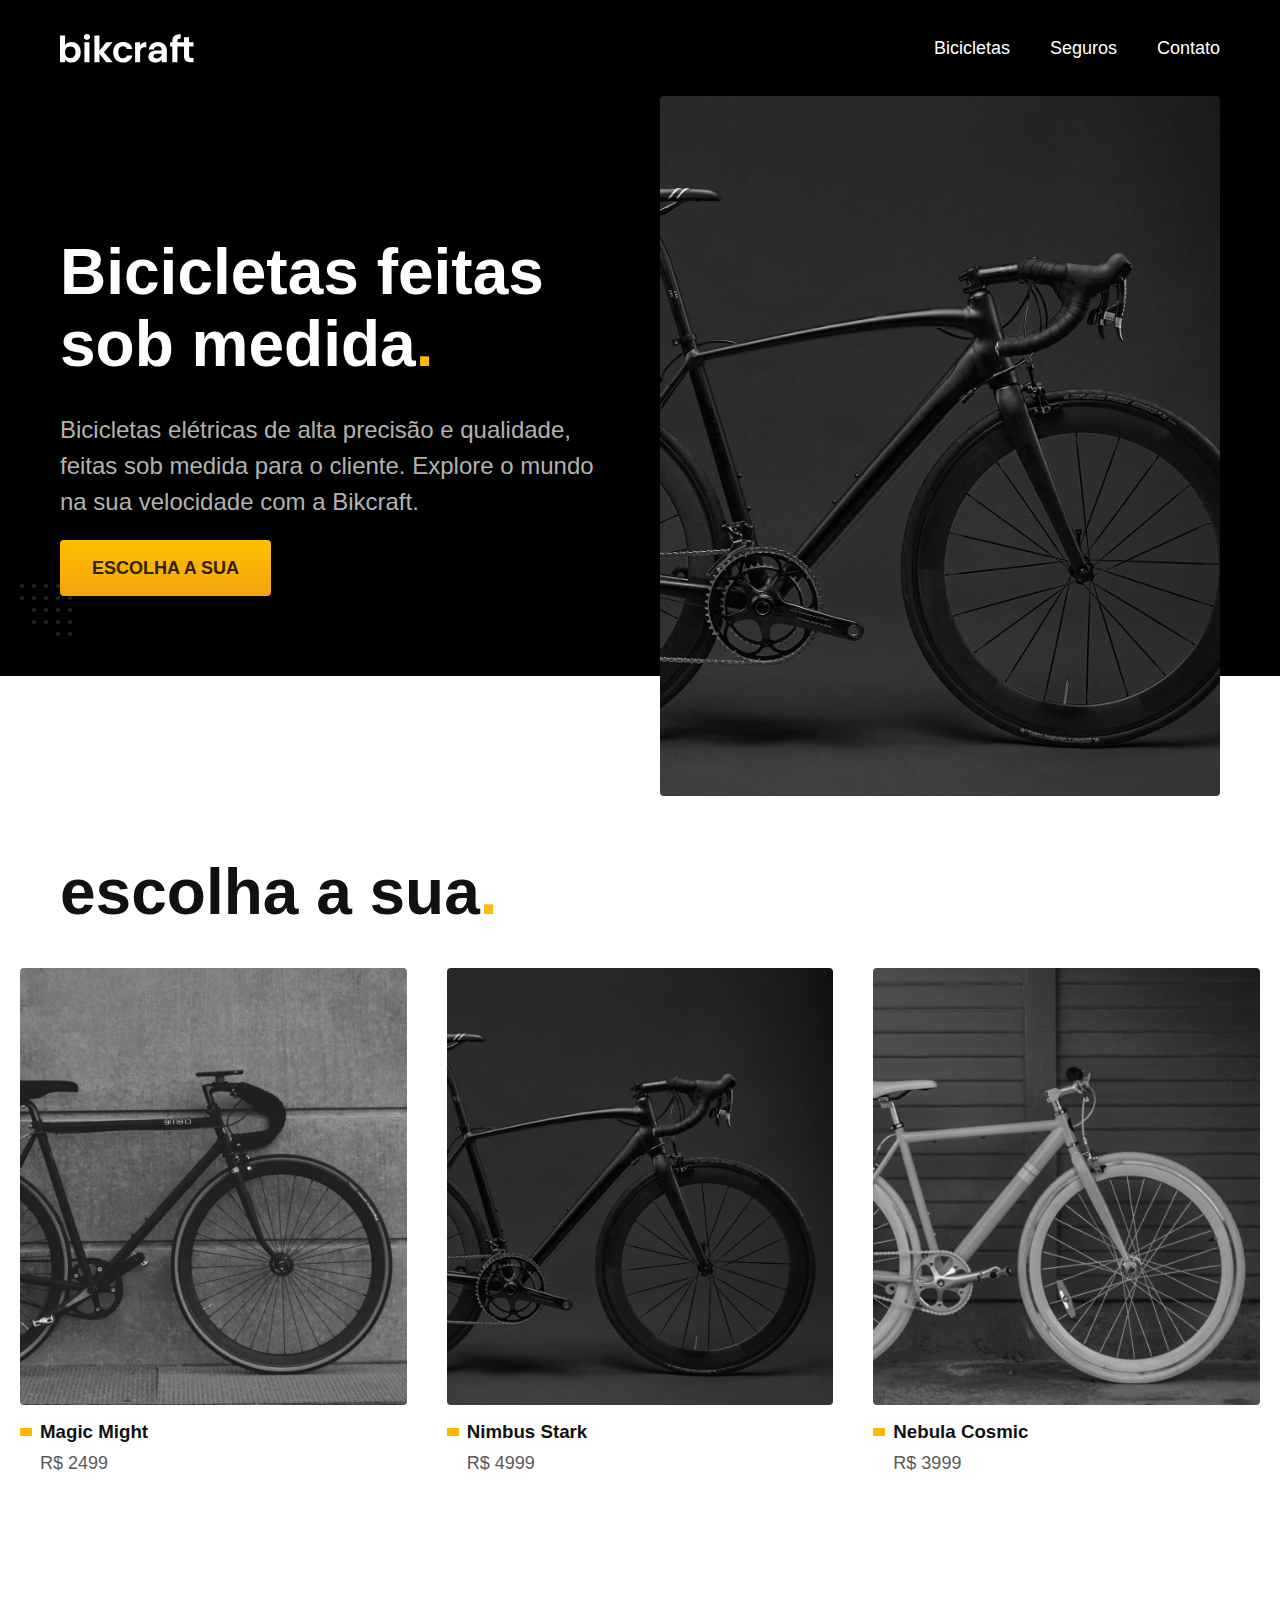
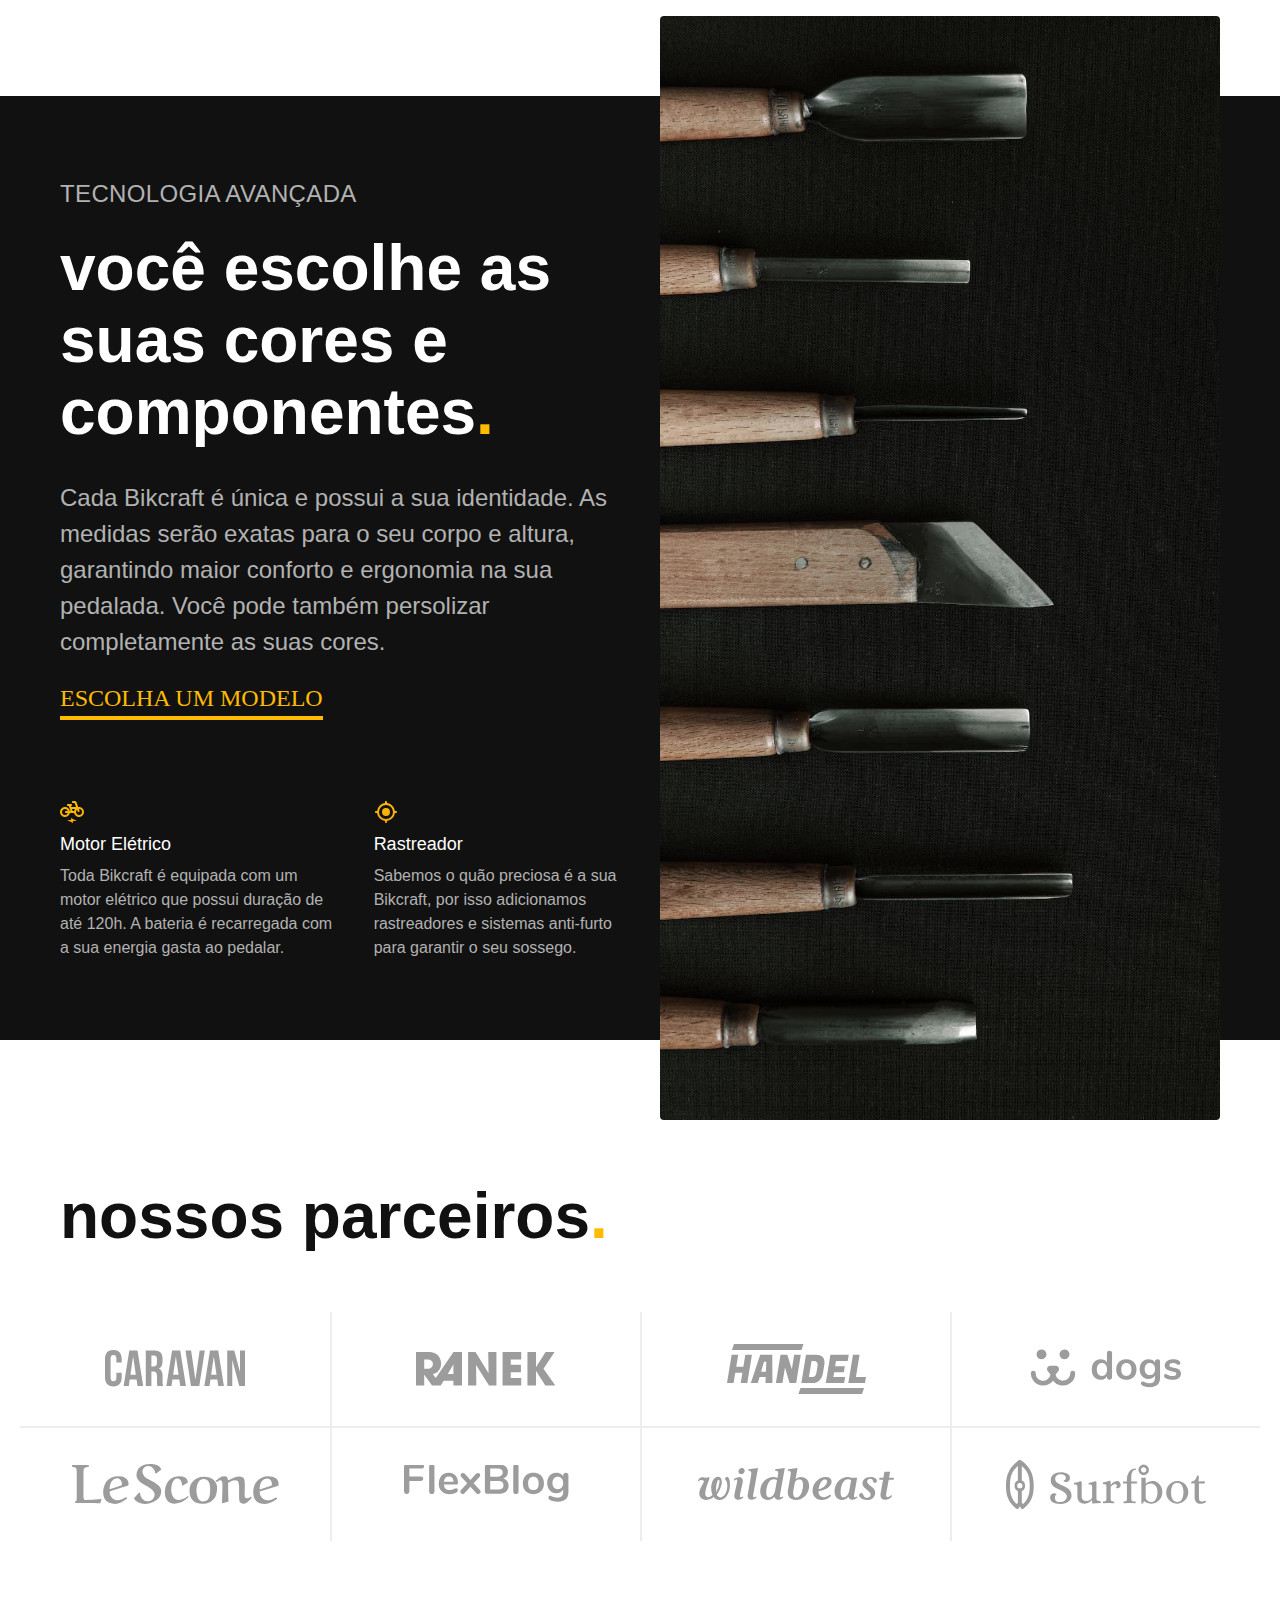
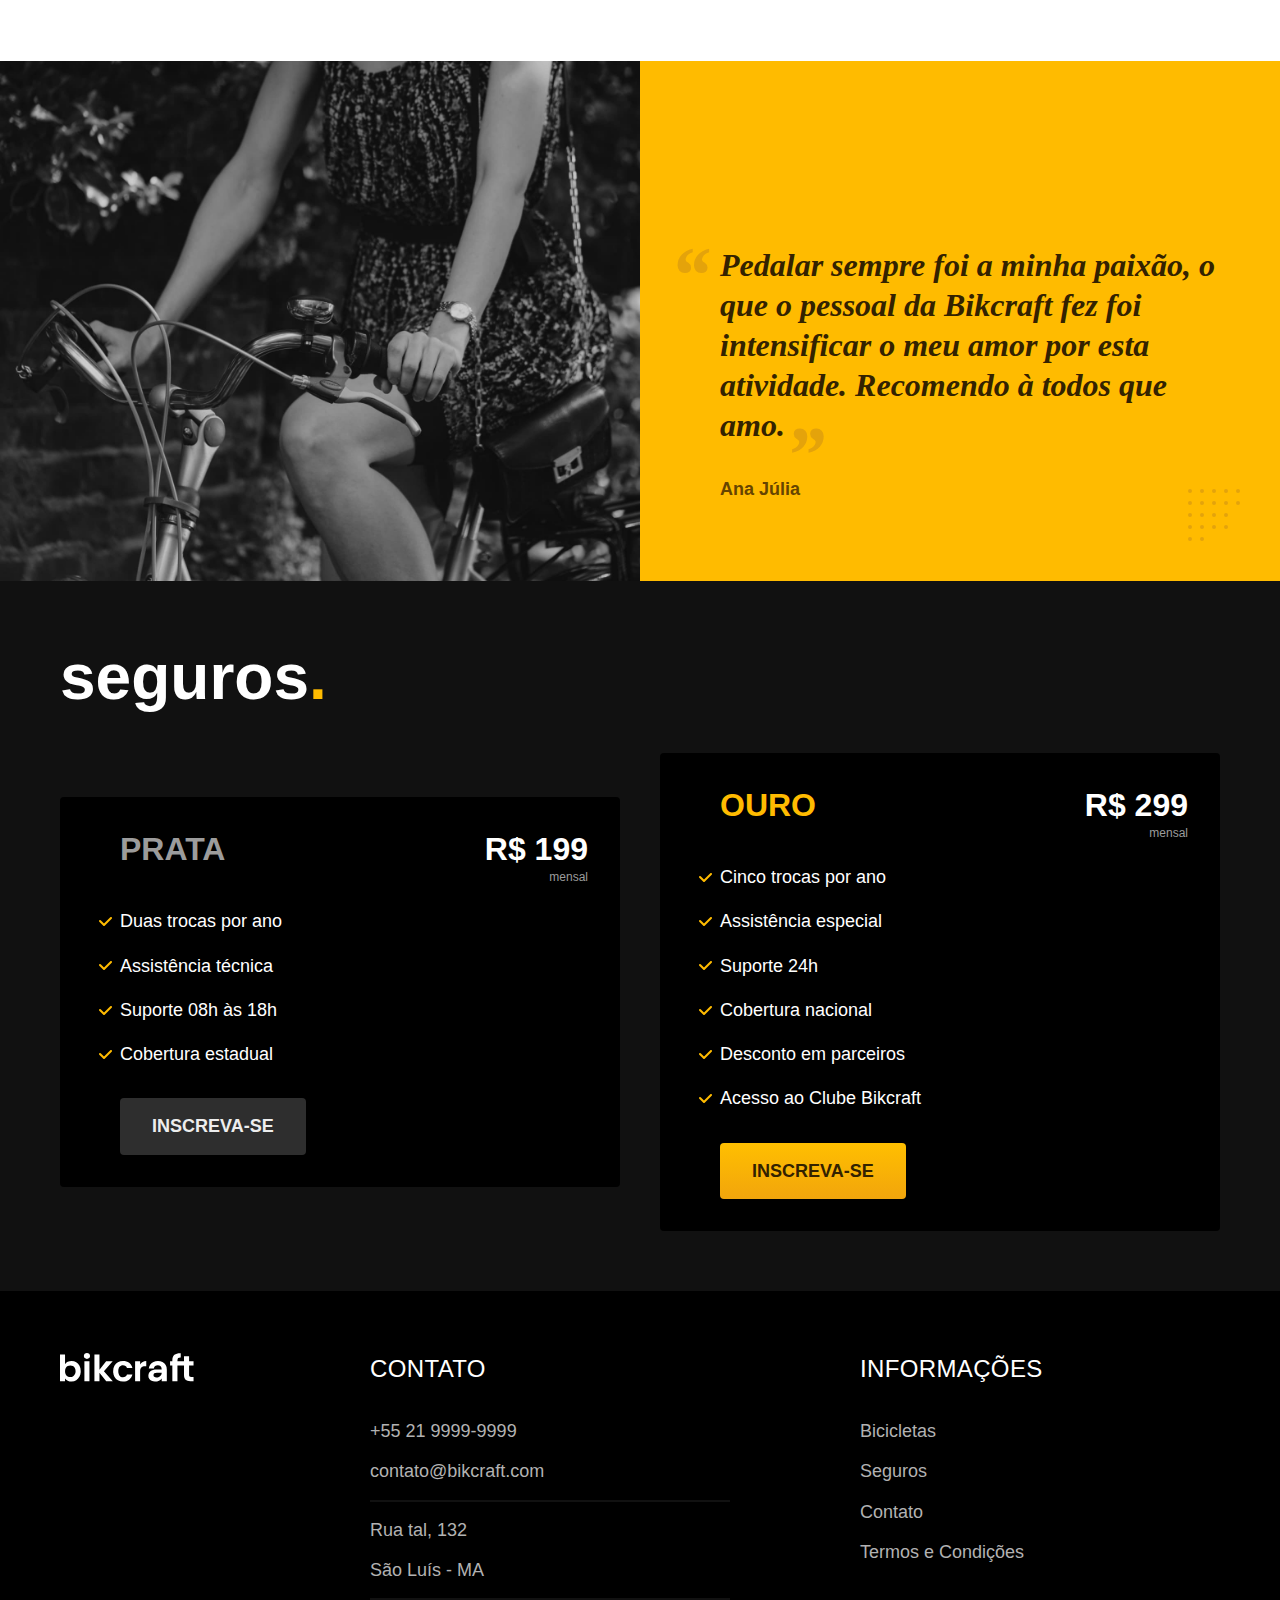
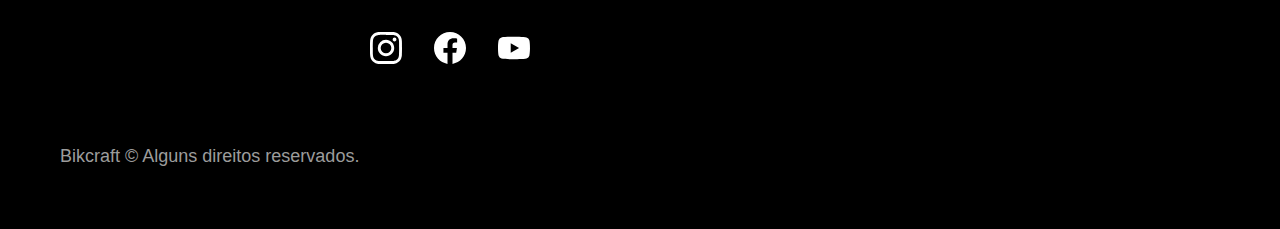
==== commit 247554aa: "detalhes" ====
--- a/bikcraft-projeto-final/index.html
+++ b/bikcraft-projeto-final/index.html
@@ -1,5 +1,6 @@
 <!DOCTYPE html>
 <html lang="pt-br">
+
 <head>
   <meta charset="UTF-8">
   <meta name="viewport" content="width=device-width, initial-scale=1.0">
@@ -7,17 +8,19 @@
   <title>Bikcraft - Bicicletas Elétricas</title>
   <meta name="description" content="Bicicletas elétricas de alta precisão e qualidade, feitas sob medida para o cliente. Explore o mundo na sua velocidade com a Bikcraft.">
 
+  <link rel="preload" href="./css/style.css" as="style">
   <link rel="stylesheet" href="./css/style.css">
 
-<!--   <link rel="preconnect" href="https://fonts.googleapis.com">
+  <!--   <link rel="preconnect" href="https://fonts.googleapis.com">
 <link rel="preconnect" href="https://fonts.gstatic.com" crossorigin>
 <link href="https://fonts.googleapis.com/css2?family=Merriweather:wght@900&family=Poppins:wght@400;600&family=Roboto:wght@400;500&display=swap" rel="stylesheet"> -->
 </head>
+
 <body>
   <header class="header-bg">
     <div class="header container">
       <a href="./">
-        <img src="./img/bikcraft.svg" alt="Bikcraft">
+        <img src="./img/bikcraft.svg" width="136" height="32" alt="Bikcraft">
       </a>
 
       <nav aria-label="primaria">
@@ -37,9 +40,10 @@
         <p class="font-2-l cor-5">Bicicletas elétricas de alta precisão e qualidade, feitas sob medida para o cliente. Explore o mundo na sua velocidade com a Bikcraft.</p>
         <a class="botao" href="./bicicletas.html">Escolha a sua</a>
       </div>
-      <div>
-        <img src="./img/fotos/introducao.jpg" alt="Bicicleta elétrica preta">
-      </div>
+      <picture>
+        <source media="(max-width: 800px)" srcset="./img/bicicletas/nimbus.jpg">
+        <img src="./img/fotos/introducao.jpg" width="1280" height="1600" alt="Bicicleta elétrica preta">
+      </picture>
     </div>
   </main>
 
@@ -50,21 +54,21 @@
     <ul>
       <li>
         <a href="./bicicletas/magic.html">
-          <img src="./img/bicicletas/magic-home.jpg" alt="Bicicleta preta">
+          <img src="./img/bicicletas/magic-home.jpg" width="920" height="1040" alt="Bicicleta preta">
           <h3 font-1-xl>Magic Might</h3>
           <span class="font-2-m cor-8">R$ 2499</span>
         </a>
       </li>
       <li>
         <a href="./bicicletas/nimbus.html">
-          <img src="./img/bicicletas/nimbus-home.jpg" alt="Bicicleta preta">
+          <img src="./img/bicicletas/nimbus-home.jpg" width="920" height="1040" alt="Bicicleta preta">
           <h3 font-1-xl>Nimbus Stark</h3>
           <span class="font-2-m cor-8">R$ 4999</span>
         </a>
       </li>
       <li>
         <a href="./bicicletas/nebula.html">
-          <img src="./img/bicicletas/nebula-home.jpg" alt="Bicicleta preta">
+          <img src="./img/bicicletas/nebula-home.jpg" width="920" height="1040" alt="Bicicleta preta">
           <h3 font-1-xl>Nebula Cosmic</h3>
           <span class="font-2-m cor-8">R$ 3999</span>
         </a>
@@ -82,12 +86,12 @@
 
         <div class="tecnologia-vantagens">
           <div>
-            <img src="./img/icones/eletrica.svg" alt="">
+            <img src="./img/icones/eletrica.svg" width="24" height="24" alt="">
             <h3 class="font-1-m cor-0">Motor Elétrico</h3>
             <p class="font-2-s cor-5">Toda Bikcraft é equipada com um motor elétrico que possui duração de até 120h. A bateria é recarregada com a sua energia gasta ao pedalar.</p>
           </div>
           <div>
-            <img src="./img/icones/rastreador.svg" alt="">
+            <img src="./img/icones/rastreador.svg" width="24" height="24" alt="">
             <h3 class="font-1-m cor-0">Rastreador</h3>
             <p class="font-2-s cor-5">Sabemos o quão preciosa é a sua Bikcraft, por isso adicionamos rastreadores e sistemas anti-furto para garantir o seu sossego.</p>
           </div>
@@ -95,28 +99,28 @@
       </div>
 
       <div class="tecnologia-imagem">
-        <img src="./img/fotos/tecnologia.jpg" alt="">
+        <img src="./img/fotos/tecnologia.jpg" width="1200" height="1920" alt="">
       </div>
     </div>
   </article>
-    
+
   <section class="parceiros" aria-label="Nossos parceiros">
     <h2 class="container font-1-xxl">nossos parceiros<span class="cor-p1">.</span></h2>
     <ul>
-      <li><img src="./img/parceiros/caravan.svg" alt="Caravan"></li>
-      <li><img src="./img/parceiros/ranek.svg" alt="ranek"></li>
-      <li><img src="./img/parceiros/handel.svg" alt="handel"></li>
-      <li><img src="./img/parceiros/dogs.svg" alt="dogs"></li>
-      <li><img src="./img/parceiros/lescone.svg" alt="lescone"></li>
-      <li><img src="./img/parceiros/flexblog.svg" alt="flexblog"></li>
-      <li><img src="./img/parceiros/wildbeast.svg" alt="wildbeast"></li>
-      <li><img src="./img/parceiros/surfbot.svg" alt="surfbot"></li>
+      <li><img src="./img/parceiros/caravan.svg" width="140" height="38" alt="Caravan"></li>
+      <li><img src="./img/parceiros/ranek.svg" width="140" height="36" alt="ranek"></li>
+      <li><img src="./img/parceiros/handel.svg" width="139" height="50" alt="handel"></li>
+      <li><img src="./img/parceiros/dogs.svg" width="152" height="39" alt="dogs"></li>
+      <li><img src="./img/parceiros/lescone.svg" width="208" height="41" alt="lescone"></li>
+      <li><img src="./img/parceiros/flexblog.svg" width="165" height="38" alt="flexblog"></li>
+      <li><img src="./img/parceiros/wildbeast.svg" width="196" height="34" alt="wildbeast"></li>
+      <li><img src="./img/parceiros/surfbot.svg" width="200" height="49" alt="surfbot"></li>
     </ul>
   </section>
 
   <section class="depoimento" aria-label="Depoimento">
     <div>
-      <img src="./img/fotos/depoimento.jpg" alt="Pessoa pedalando uma bicicleta Bikcraft">
+      <img src="./img/fotos/depoimento.jpg" width="1560" height="1360" alt="Pessoa pedalando uma bicicleta Bikcraft">
     </div>
 
     <div class="depoimento-conteudo">
@@ -160,7 +164,7 @@
 
   <footer class="footer-bg">
     <div class="footer container">
-      <img src="./img/bikcraft.svg" alt="Bikcraft">
+      <img src="./img/bikcraft.svg" width="136" height="32" alt="Bikcraft">
       <div class="footer-contato">
         <h3 class="font-2-l-b cor-0">Contato</h3>
         <ul class="font-2-m cor-5">
@@ -171,13 +175,13 @@
         </ul>
         <div class="footer-redes">
           <a href="./">
-            <img src="./img/redes/instagram.svg" alt="Instagram">
+            <img src="./img/redes/instagram.svg" width="32" height="32" alt="Instagram">
           </a>
           <a href="./">
-            <img src="./img/redes/facebook.svg" alt="Facebook">
+            <img src="./img/redes/facebook.svg" width="32" height="32" alt="Facebook">
           </a>
           <a href="./">
-            <img src="./img/redes/youtube.svg" alt="Youtube">
+            <img src="./img/redes/youtube.svg" width="32" height="32" alt="Youtube">
           </a>
         </div>
       </div>
@@ -196,4 +200,5 @@
     </div>
   </footer>
 </body>
+
 </html>--- a/bikcraft-projeto-final/css/style.css
+++ b/bikcraft-projeto-final/css/style.css
@@ -7,6 +7,7 @@
 
 /* Utilidades */
 @import "./utilidades/componentes.css";
+@import "./utilidades/formulario.css";
 
 /* Home */
 @import "./home/introducao.css";
@@ -16,6 +17,23 @@
 
 /* Bicicletas */
 @import "./bicicletas/bicicletas-lista.css";
+@import "./bicicletas/bicicletas.css";
+
+/* Bicicleta */
+@import "./bicicleta/bicicleta.css";
+@import "./bicicleta/seguro.css";
 
 /* Seguros */
-@import "./seguros/seguros.css";+@import "./seguros/seguros.css";
+@import "./seguros/vantagens.css";
+@import "./seguros/perguntas.css";
+
+/* Contato */
+@import "./contato/contato.css";
+@import "./contato/lojas.css";
+
+/* Orçamento */
+@import "./orcamento/orcamento.css";
+
+/* Termos */
+@import "./termos/termos.css";--- a/bikcraft-projeto-final/css/style.css
+++ b/bikcraft-projeto-final/css/style.css
@@ -7,6 +7,7 @@
 
 /* Utilidades */
 @import "./utilidades/componentes.css";
+@import "./utilidades/formulario.css";
 
 /* Home */
 @import "./home/introducao.css";
@@ -16,6 +17,23 @@
 
 /* Bicicletas */
 @import "./bicicletas/bicicletas-lista.css";
+@import "./bicicletas/bicicletas.css";
+
+/* Bicicleta */
+@import "./bicicleta/bicicleta.css";
+@import "./bicicleta/seguro.css";
 
 /* Seguros */
-@import "./seguros/seguros.css";+@import "./seguros/seguros.css";
+@import "./seguros/vantagens.css";
+@import "./seguros/perguntas.css";
+
+/* Contato */
+@import "./contato/contato.css";
+@import "./contato/lojas.css";
+
+/* Orçamento */
+@import "./orcamento/orcamento.css";
+
+/* Termos */
+@import "./termos/termos.css";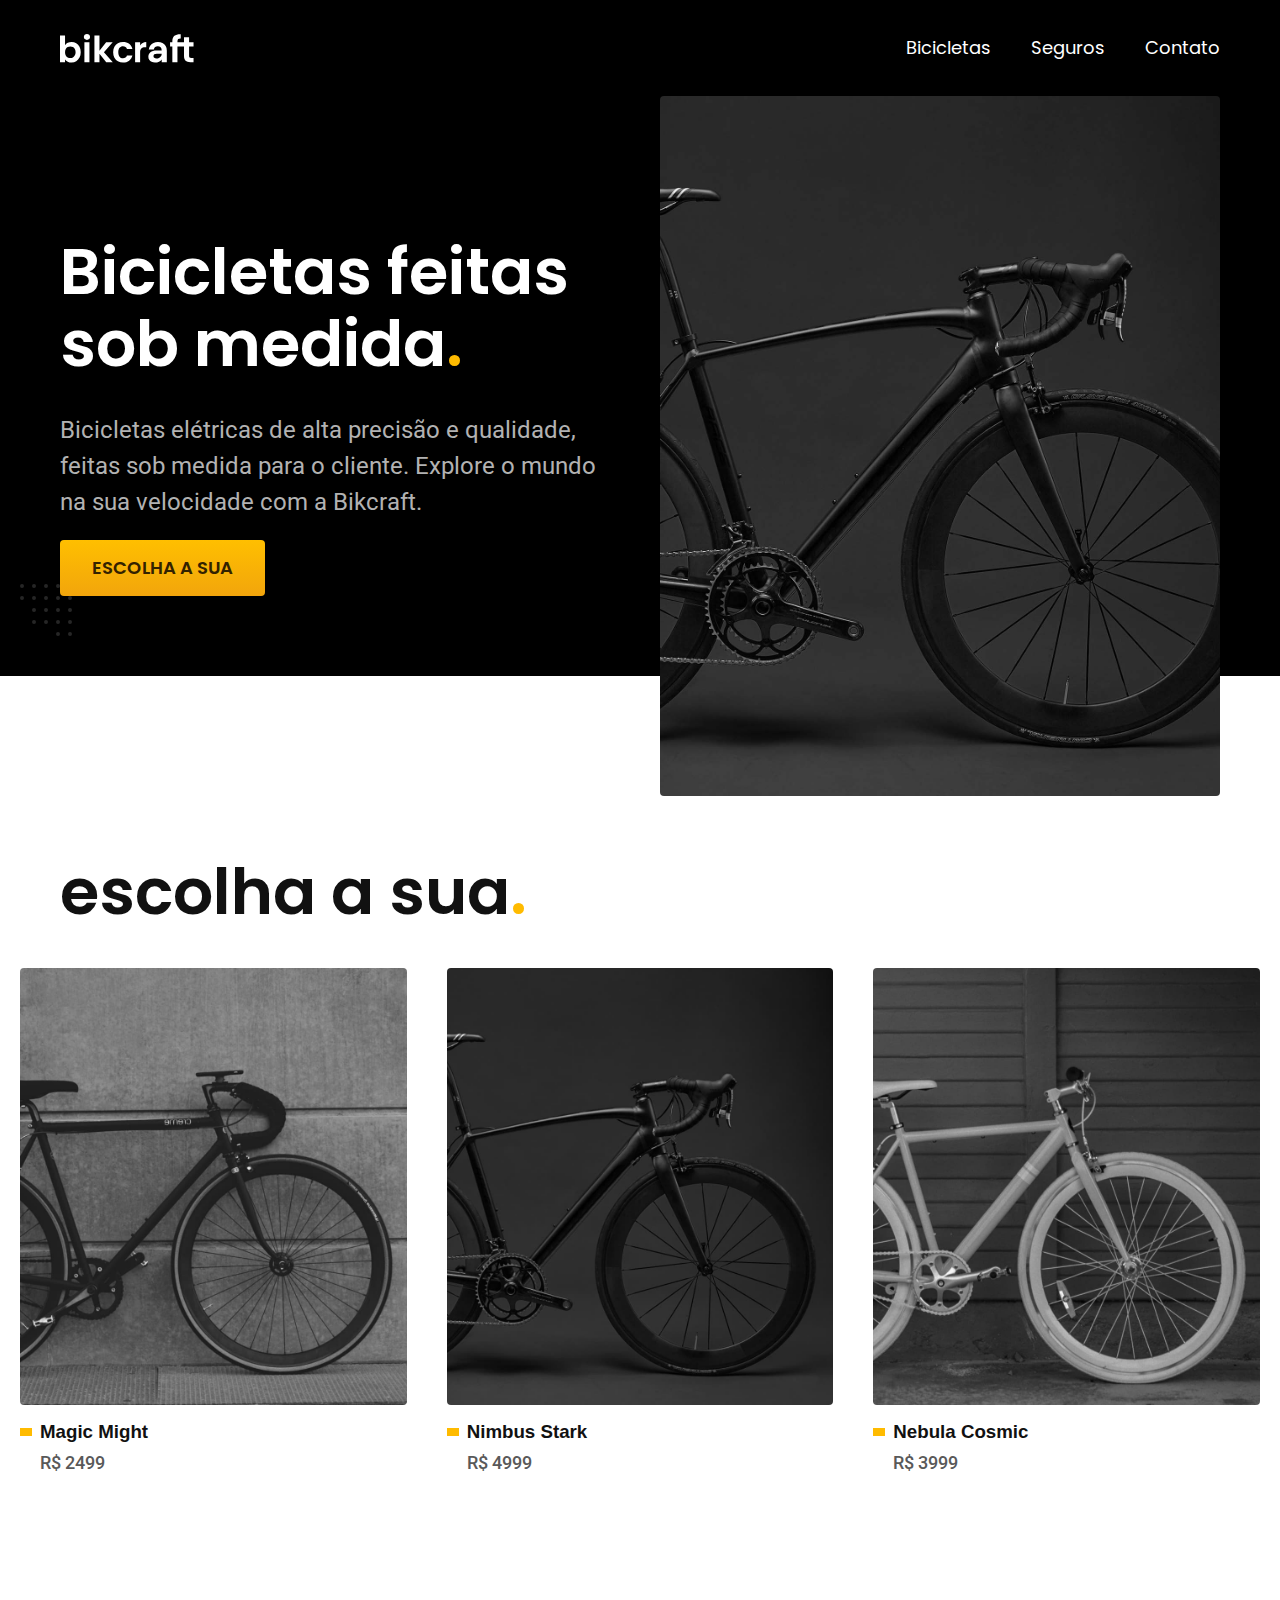
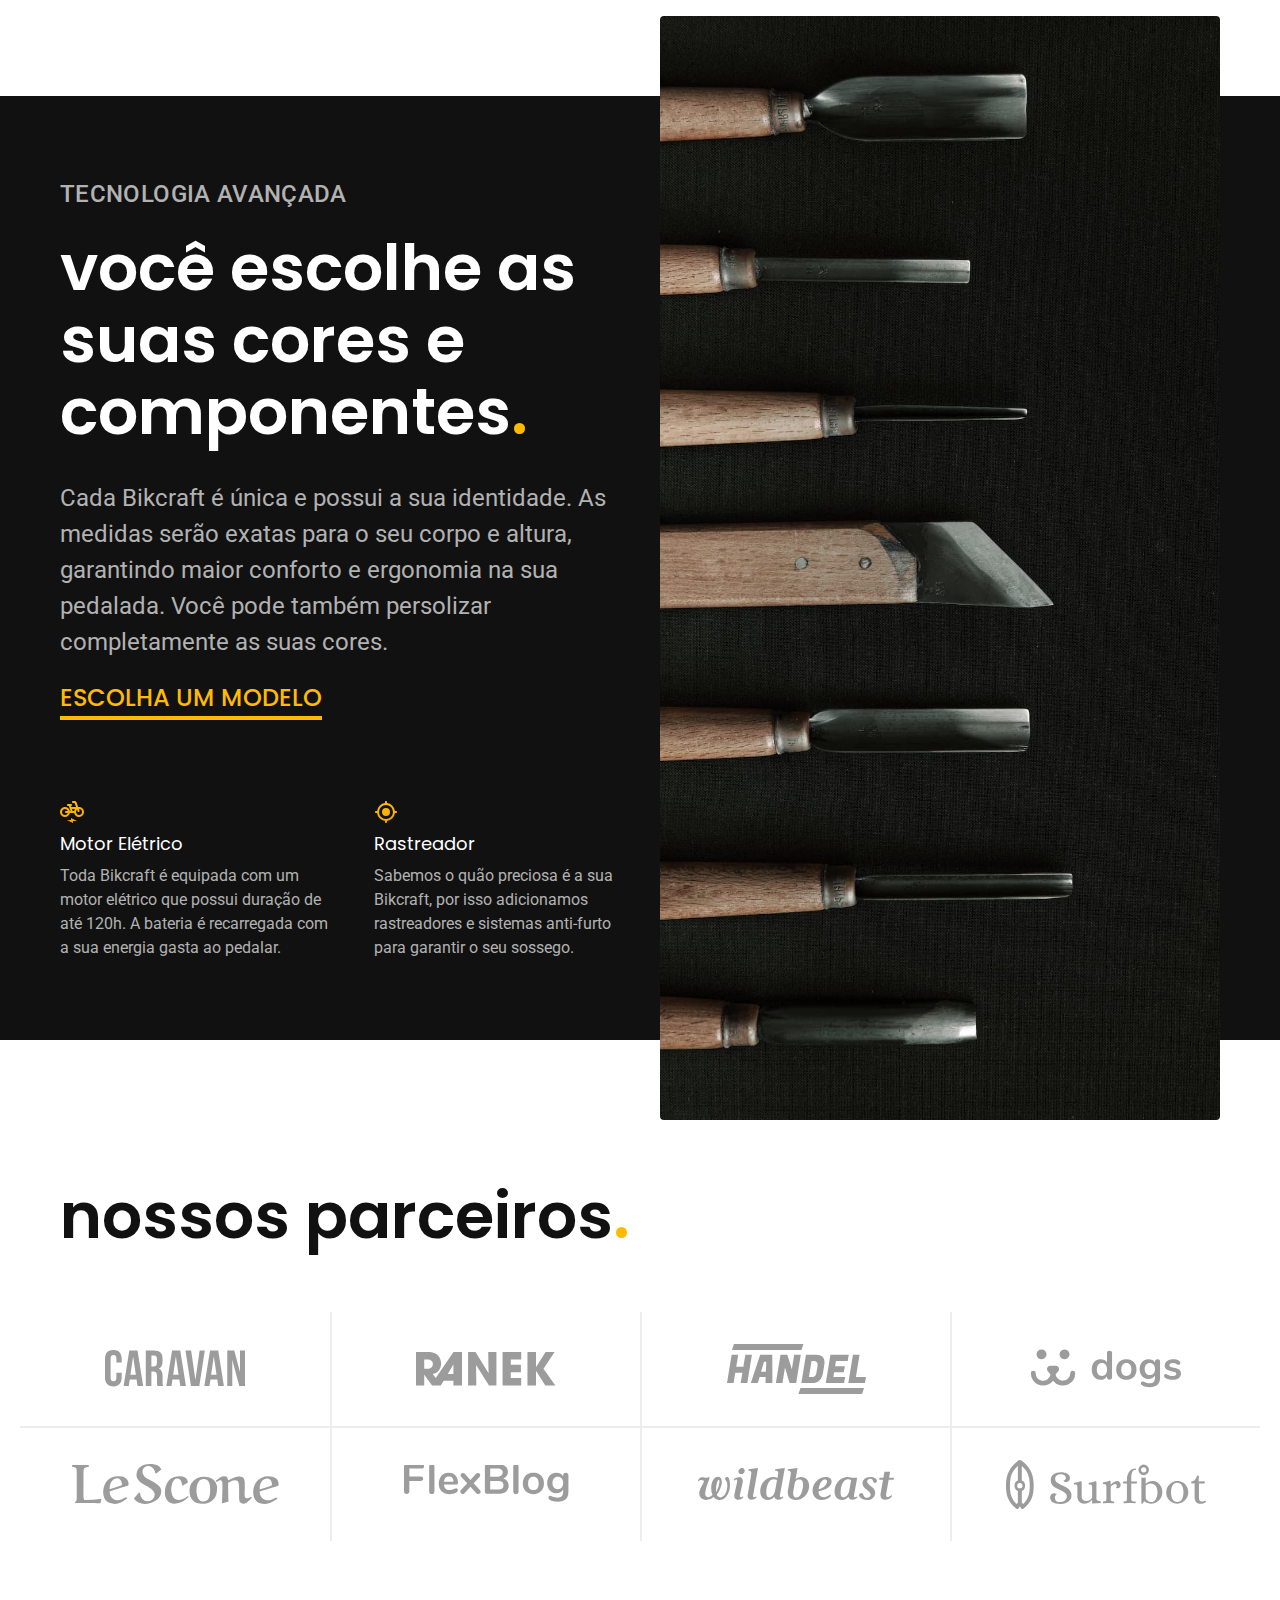
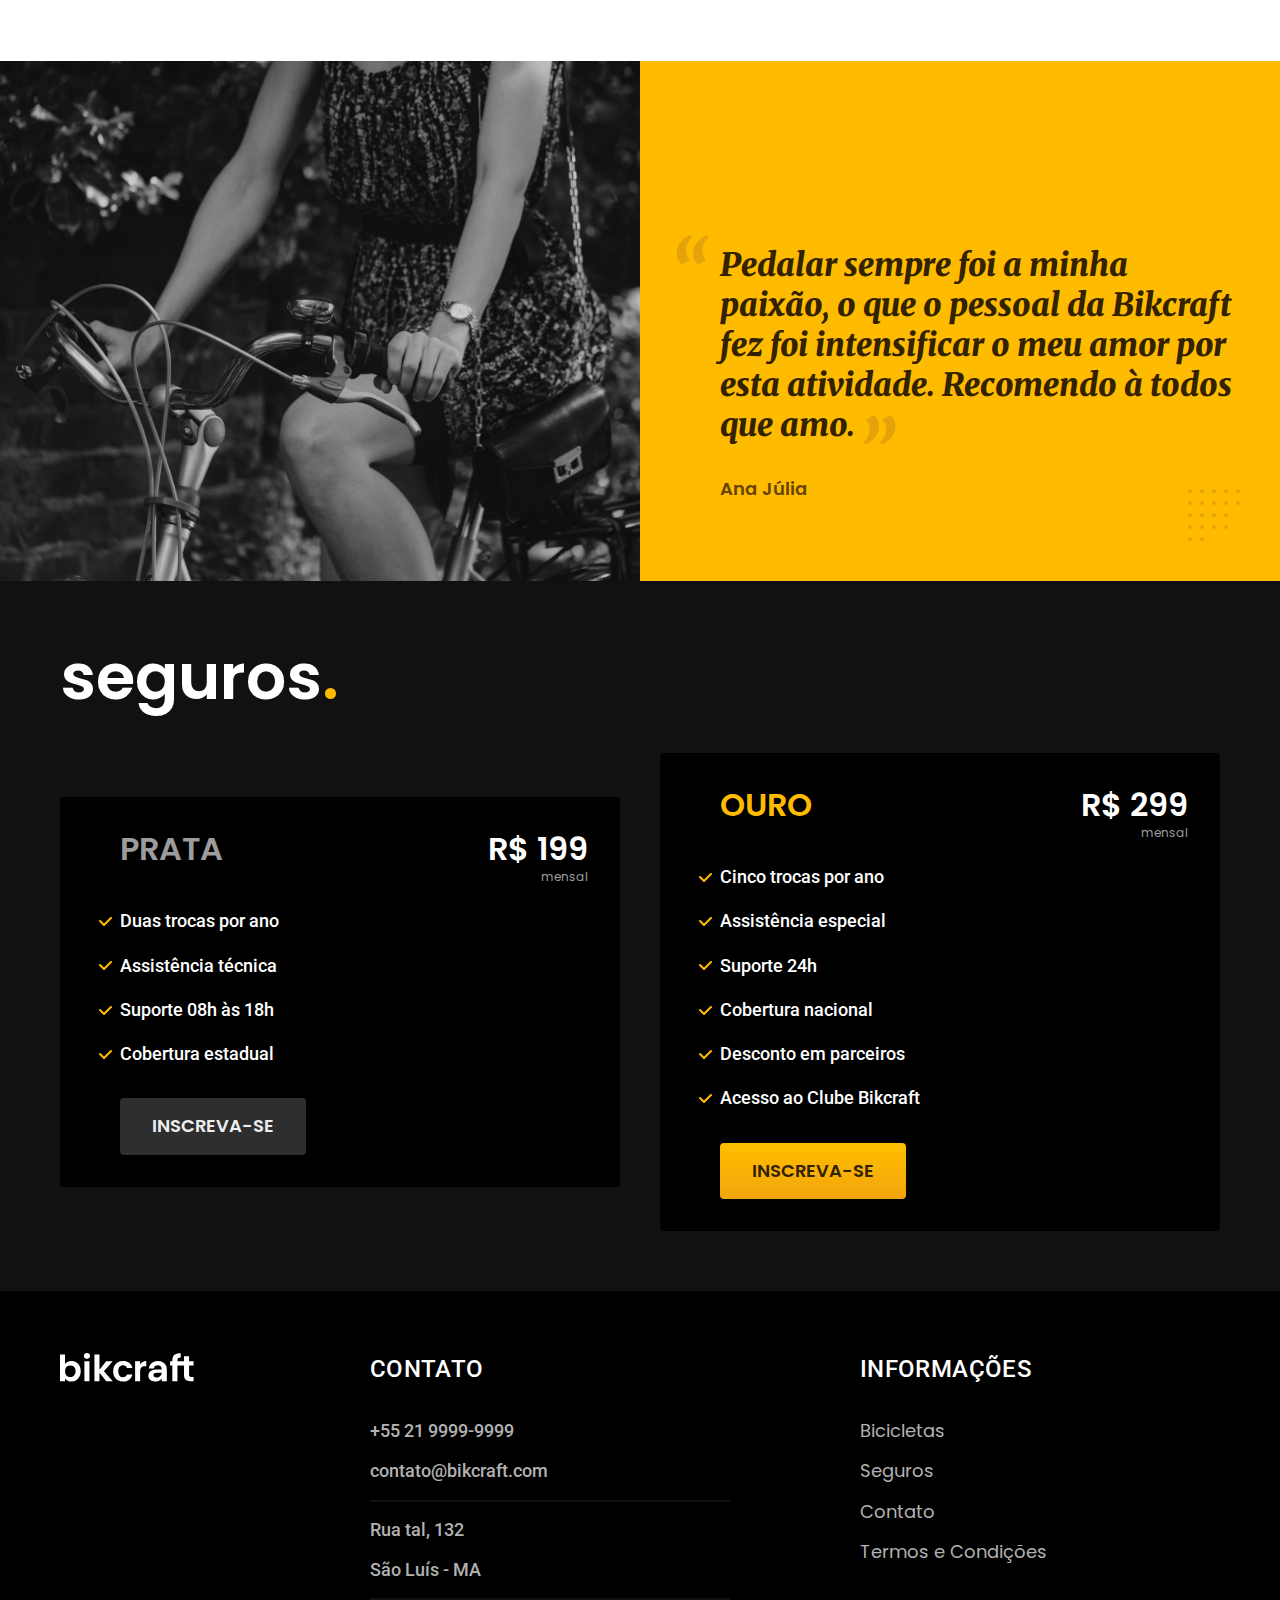
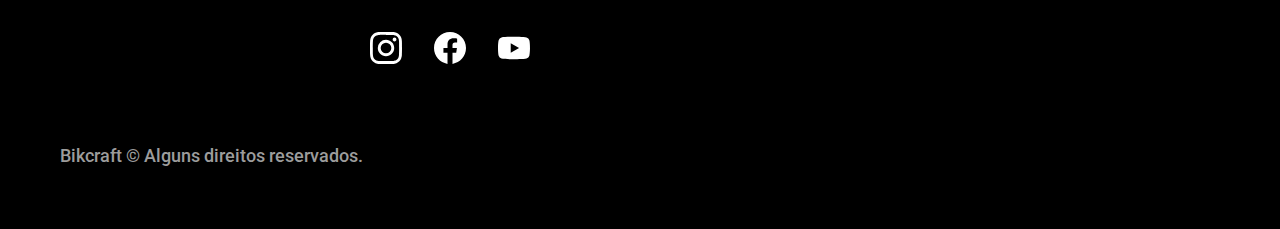
==== commit 242696f4: "projeto otimizado" ====
--- a/bikcraft-projeto-final/index.html
+++ b/bikcraft-projeto-final/index.html
@@ -8,12 +8,15 @@
   <title>Bikcraft - Bicicletas Elétricas</title>
   <meta name="description" content="Bicicletas elétricas de alta precisão e qualidade, feitas sob medida para o cliente. Explore o mundo na sua velocidade com a Bikcraft.">
 
-  <link rel="preload" href="./css/style.css" as="style">
-  <link rel="stylesheet" href="./css/style.css">
-
-  <!--   <link rel="preconnect" href="https://fonts.googleapis.com">
-<link rel="preconnect" href="https://fonts.gstatic.com" crossorigin>
-<link href="https://fonts.googleapis.com/css2?family=Merriweather:wght@900&family=Poppins:wght@400;600&family=Roboto:wght@400;500&display=swap" rel="stylesheet"> -->
+  <link rel="icon" href="./favicon.svg" type="image/svg+xml">
+  <link rel="preload" href="./css/style.min.css" as="style">
+  <link rel="stylesheet" href="./css/style.min.css">
+
+  <script>document.documentElement.classList.add('js')</script>
+
+  <link rel="preconnect" href="https://fonts.googleapis.com">
+  <link rel="preconnect" href="https://fonts.gstatic.com" crossorigin>
+  <link href="https://fonts.googleapis.com/css2?family=Merriweather:wght@900&family=Poppins:wght@400;600&family=Roboto:wght@400;500&display=swap" rel="stylesheet">
 </head>
 
 <body>
@@ -36,11 +39,11 @@
   <main class="introducao-bg">
     <div class="introducao container">
       <div class="introducao-conteudo">
-        <h1 class="font-1-xxl cor-0">Bicicletas feitas sob medida<span class="cor-p1">.</span></h1>
-        <p class="font-2-l cor-5">Bicicletas elétricas de alta precisão e qualidade, feitas sob medida para o cliente. Explore o mundo na sua velocidade com a Bikcraft.</p>
-        <a class="botao" href="./bicicletas.html">Escolha a sua</a>
-      </div>
-      <picture>
+        <h1 class="font-1-xxl cor-0 fadeInDown" data-anime="200">Bicicletas feitas sob medida<span class="cor-p1">.</span></h1>
+        <p class="font-2-l cor-5 fadeInDown" data-anime="400">Bicicletas elétricas de alta precisão e qualidade, feitas sob medida para o cliente. Explore o mundo na sua velocidade com a Bikcraft.</p>
+        <a class="botao fadeInDown" data-anime="600" href="./bicicletas.html">Escolha a sua</a>
+      </div>
+      <picture data-anime="800" class="fadeInDown">
         <source media="(max-width: 800px)" srcset="./img/bicicletas/nimbus.jpg">
         <img src="./img/fotos/introducao.jpg" width="1280" height="1600" alt="Bicicleta elétrica preta">
       </picture>
@@ -199,6 +202,9 @@
       <p class=" footer-copy font-2-m cor-6">Bikcraft © Alguns direitos reservados.</p>
     </div>
   </footer>
+
+  <script src="./js/plugins/simple-anime.js"></script>
+  <script src="./js/script.js"></script>
 </body>
 
 </html>--- a/bikcraft-projeto-final/css/style.min.css
+++ b/bikcraft-projeto-final/css/style.min.css
@@ -0,0 +1 @@
+body{margin:0;font-family:Arial,Helvetica,sans-serif;color:#111}blockquote,dd,h1,h2,h3,h4,p,ul{margin:0}ul{padding:0;list-style:none}a{text-decoration:none;color:inherit}img{max-width:100%;height:auto;display:block}img[src$=".jpg"]{border-radius:4px}.font-1-xs{font:400 0.75rem/1.35 Poppins,sans-serif}.font-2-xs{font:400 0.875rem/1.43 Roboto,sans-serif}.font-1-s{font:400 1rem/1.5 Poppins,sans-serif}.font-2-s{font:400 1rem/1.5 Roboto,sans-serif}.font-1-m{font:400 1.125rem/1.35 Poppins,sans-serif}.font-1-m-b{font:600 1.125rem/1.35 Poppins,sans-serif}.font-2-m{font:500 1.125rem/1.35 Roboto,sans-serif}.font-1-l{font:400 1.5rem/1.5 Poppins,sans-serif}.font-2-l{font:400 1.5rem/1.5 Roboto,sans-serif}.font-2-l-b{font:500 1.5rem/1.5 Roboto,sans-serif;letter-spacing:.015em;text-transform:uppercase}.font-1-xl{font:600 2rem/1.25 Poppins,sans-serif}.font-2-xl{font:500 2rem/1.25 Roboto,sans-serif}.font-1-xxl{font:600 4rem/1.125 Poppins,sans-serif}@media (max-width:1200px){.font-1-xxl{font-size:3rem}.font-2-l,.font-2-l-b{font-size:1.125rem}}@media (max-width:800px){.font-1-xxl{font-size:2rem}.font-1-xl,.font-2-xl{font-size:1.5rem}}:root{--cor-0:#fff;--cor-1:#f7f7f7;--cor-2:#ededed;--cor-3:#dedede;--cor-4:#ccc;--cor-5:#b2b2b2;--cor-6:#9c9c9c;--cor-7:#717171;--cor-8:#595959;--cor-9:#404040;--cor-10:#2e2e2e;--cor-11:#111;--cor-12:#000;--cor-p1:#fb0;--cor-p2:#e4a30b;--cor-p3:#a66f00;--cor-p4:#640;--cor-p5:#320}.cor-0{color:var(--cor-0)}.cor-1{color:var(--cor-1)}.cor-2{color:var(--cor-2)}.cor-3{color:var(--cor-3)}.cor-4{color:var(--cor-4)}.cor-5{color:var(--cor-5)}.cor-6{color:var(--cor-6)}.cor-7{color:var(--cor-7)}.cor-8{color:var(--cor-8)}.cor-9{color:var(--cor-9)}.cor-10{color:var(--cor-10)}.cor-11{color:var(--cor-11)}.cor-12{color:var(--cor-12)}.cor-p1{color:var(--cor-p1)}.cor-p2{color:var(--cor-p2)}.cor-p3{color:var(--cor-p3)}.cor-p4{color:var(--cor-p4)}.cor-p5{color:var(--cor-p5)}.js .fadeInDown{transform:translate3d(0,-20px,0)}.js .fadeInUp{transform:translate3d(0,20px,0)}.js .fadeInRight{transform:translate3d(20px,0,0)}.js .fadeInLeft{transform:translate3d(-20px,0,0)}.js [data-anime]{opacity:0}.js .anime{opacity:1;transform:none;transition:transform .8s,opacity .8s}.header-bg{background-color:var(--cor-12)}.header{display:flex;flex-wrap:wrap;gap:20px;justify-content:space-between;align-items:center;padding-top:20px;padding-bottom:20px}.header-menu{display:flex;flex-wrap:wrap;gap:40px}.header-menu a{display:inline-block;padding:16px 0;position:relative}.header-menu a::after{content:"";display:block;height:2px;width:0;background:var(--cor-0);margin-top:4px;transition:.3s;position:absolute}.header-menu a.ativo::after,.header-menu a:hover::after{width:100%}@media (max-width:800px){.header-menu{gap:20px}.header-menu a{background:var(--cor-11);padding:12px 16px;border-radius:4px}.header-menu a:hover{background-color:var(--cor-10)}.header a::after{display:none}}@media (max-width:600px){.header-menu{gap:12px}.header-menu a{padding:8px 12px;font-size:14px}}.footer-bg{background-color:var(--cor-12)}.footer{display:grid;grid-template-columns:3fr 5fr 4fr;gap:40px;padding-top:60px;padding-bottom:60px}.footer h3{margin-bottom:32px}.footer-contato ul{margin-bottom:32px}.footer-contato li:nth-child(2n)::after{content:"";display:block;max-width:360px;height:2px;background:var(--cor-11);margin-top:16px}.footer li{margin-bottom:16px}.footer-redes{display:flex;gap:32px}.footer a:hover{color:var(--cor-0)}.footer-copy{grid-column:1/-1;margin-top:40px}@media (max-width:800px){.footer>img{display:none}.footer{grid-template-columns:1fr 1fr}}@media (max-width:600px){.footer{grid-template-columns:1fr;gap:60px}.footer-copy{margin-top:0}}.container{box-sizing:border-box;max-width:1200px;padding-left:20px;padding-right:20px;margin-left:auto;margin-right:auto}.botao{display:inline-block;padding:16px 32px;background:linear-gradient(#ffbf00,#f2a50c);border-radius:4px;box-shadow:0 1px 2px rgba(0,0,0,.1);text-transform:uppercase;color:var(--cor-p5);font:600 1.125rem/1.35 Poppins,sans-serif;max-width:max-content;border:none;cursor:pointer}.botao:hover{background:linear-gradient(#ffb60d,#e59317)}.botao.secundario{background:var(--cor-10);color:var(--cor-2)}.botao.secundario:hover{background:var(--cor-9)}.botao.seta{display:flex;align-items:center}.botao.seta::after{content:"";display:inline-block;width:18px;height:10px;margin-left:12px;background:url("../img/icones/seta.svg");transition:transform .2s}.botao.seta:hover::after{transform:translateX(4px)}@media (max-width:600px){.botao{padding:12px 16px;font-size:1rem}}.link{display:inline-block;color:var(--cor-p1);font:500 1.5rem/1.5 Poppins,sans serif;text-transform:uppercase;width:max-content}.link::after{content:"";display:block;width:100%;height:4px;background-color:currentColor}.link:hover{color:var(--cor-0)}.titulo-bg{padding-top:60px;padding-bottom:60px;background-color:var(--cor-11)}.titulo{background:url(../img/dec/top-right.svg) no-repeat top right 20px}.titulo p{margin-bottom:4px}@media (max-width:800px){.titulo{background:0 0}.titulo-bg{padding-top:40px;padding-bottom:40px}.titulo p{font-size:1rem;text-transform:lowercase;font-weight:400}}.form{display:grid;grid-template-columns:1fr 1fr;gap:20px}.form label{display:block;font:400 1rem/1.5 Poppins,sans-serif;margin-bottom:4px}.form .col-2{grid-column:span 2}.form input[type=email],.form input[type=text],.form textarea{font:400 1rem/1.5 Roboto,sans-serif;background:var(--cor-1);border:1px solid var(--cor-2);padding:12px;border-radius:4px;width:100%;box-sizing:border-box}.form input[type=email]:focus,.form input[type=text]:focus,.form textarea:focus{outline:0;border-color:var(--cor-p1);background:var(--cor-0);box-shadow:0 0 0 2px #fea}@media (max-width:600px){.form{grid-template-columns:1fr}.form .col-2{grid-column:1}}.introducao-bg{background:var(--cor-12) url(../img/dec/bottom-left.svg) no-repeat bottom 160px left 20px;box-shadow:inset 0 -120px var(--cor-0)}.introducao{display:grid;grid-template-columns:1fr 1fr;gap:0 40px}.introducao a,.introducao p{grid-column:1}.introducao-conteudo{align-self:end;padding-bottom:200px}.introducao img{width:100%;height:100%;object-fit:cover;border-radius:4px}.introducao h1{margin-bottom:32px}.introducao p{margin-bottom:20px}@media (max-width:800px){.introducao-bg{background:var(--cor-11);padding-top:40px;box-shadow:inset 0 -60px var(--cor-0)}.introducao{grid-template-columns:1fr;gap:32px}.introducao-conteudo{padding-bottom:0}.introducao h1{margin-bottom:16px}.introducao img{height:300px;width:100%}}.tecnologia-bg{background-color:var(--cor-11);box-shadow:inset 0 80px var(--cor-0),inset 0 -80px var(--cor-0)}.tecnologia{display:grid;grid-template-columns:1fr 1fr;gap:40px}.tecnologia-imagem img{width:100%;height:100%;object-fit:cover;object-position:left}.tecnologia-conteudo{padding-top:160px;padding-bottom:160px}.tecnologia-conteudo>span{display:block;margin-bottom:20px}.tecnologia-conteudo h2{margin-bottom:32px}.tecnologia-conteudo>p{margin-bottom:20px}.tecnologia a{display:block;margin-bottom:80px}.tecnologia-vantagens{display:flex;gap:40px}.tecnologia-vantagens h3{margin-bottom:8px;width:max-content}.tecnologia-vantagens img{width:24px;margin-bottom:8px}@media (max-width:800px){.tecnologia-bg{box-shadow:initial}.tecnologia{grid-template-columns:1fr}.tecnologia-conteudo{padding-top:60px;padding-bottom:60px}.tecnologia-imagem{display:none}.tecnologia a{margin-bottom:60px}}@media (max-width:600px){.tecnologia-vantagens{flex-direction:column}}.parceiros{padding-top:60px;padding-bottom:120px}.parceiros h2{margin-bottom:60px}.parceiros ul{padding:0 20px;max-width:1400px;display:grid;grid-template-columns:repeat(4,1fr);margin:0 auto}.parceiros li{display:flex;padding:32px;border-left:2px solid var(--cor-2)}.parceiros img{margin:auto}.parceiros li:first-child,.parceiros li:nth-child(5){border-left:none}.parceiros li:nth-child(n+5){border-top:2px solid var(--cor-2)}@media (max-width:800px){.parceiros{padding-bottom:60px}.parceiros li{padding:20px}.parceiros h2{margin-bottom:20px}.parceiros ul{grid-template-columns:1fr 1fr}.parceiros li:nth-child(n+3){border-top:2px solid var(--cor-2)}.parceiros li:nth-child(odd){border-left:none}}.depoimento{display:grid;grid-template-columns:1fr 1fr;background-color:var(--cor-p1);overflow:hidden}.depoimento img{width:100%;height:100%;object-fit:cover;border-radius:0}.depoimento-conteudo{padding:40px 40px 80px 80px;align-self:end;background:url(../img/dec/bottom-right-p.svg) no-repeat bottom 40px right 40px}.depoimento-conteudo p{max-width:32ch;font-family:Merriweather,serif;font-style:italic;font-weight:900;margin-bottom:32px;position:relative}.depoimento p::after,.depoimento p::before{font-size:5rem;color:var(--cor-p2);position:absolute}.depoimento p::before{content:'“';left:-50px;top:-20px}.depoimento p::after{content:'”'}@media (min-width:1200px){.depoimento img{max-height:520px}}@media (max-width:800px){.depoimento{grid-template-columns:1fr;text-align:center}.depoimento img{max-height:200px}.depoimento-conteudo{padding:40px 20px;justify-self:center}}.bicicletas-lista{padding-top:60px;padding-bottom:120px}.bicicletas-lista h2{margin-bottom:40px}.bicicletas-lista ul{display:flex;gap:40px;padding:0 20px 20px 20px;max-width:1400px;margin-left:auto;margin-right:auto;overflow-x:auto}#bicicleta .bicicletas-lista ul{padding:0 0 20px 0}.bicicletas-lista li{min-width:280px}.bicicletas-lista a{display:block}.bicicletas-lista img{margin-bottom:16px}.bicicletas-lista h3{margin-bottom:8px;display:flex;align-items:center}.bicicletas-lista h3::before{content:"";display:inline-block;height:8px;width:12px;margin-right:8px;background-color:var(--cor-p1)}.bicicletas-lista a:hover h3::before{width:24px;transform:width .2s}.bicicletas-lista li span{padding-left:20px}@media (max-width:800px){.bicicletas-lista{padding-bottom:60px}.bicicletas-lista ul{gap:20px}}.bicicletas-bg{background:linear-gradient(to right,var(--cor-0) 30%,var(--cor-11) 30%)}.bicicletas{display:grid;grid-template-columns:1fr 1fr;gap:40px;padding-bottom:60px;padding-top:60px;background:url(../img/dec/top-right.svg) no-repeat top 40px right 20px}.bicicletas-imagem{display:grid}.bicicletas-imagem img{grid-area:1/1}.bicicletas-imagem span{grid-area:1/1;place-self:start end;margin-top:20px;background:var(--cor-12);display:inline-block;padding:8px 16px 8px 8px;border-radius:4px 0 0 4px}.bicicletas-conteudo{display:grid;grid-template-columns:1fr auto;align-content:start}.bicicletas h2,.bicicletas p{grid-column:1/-1}.bicicletas h2{margin-bottom:20px}.bicicletas h2::before{content:"";display:block;width:12px;height:8px;background-color:var(--cor-p1);margin-bottom:8px}.bicicletas p{margin-bottom:32px}.bicicletas a{place-self:end}.bicicletas li{display:flex;align-items:center}.bicicletas ul{display:grid;gap:16px}.bicicletas-conteudo img{width:24px;margin-right:8px}@media (max-width:800px){.bicicletas-bg{background:var(--cor-11)}.bicicletas{grid-template-columns:1fr;gap:20px;padding-top:40px;padding-bottom:40px}}@media (max-width:600px){.bicicletas-conteudo{grid-template-columns:1fr}.bicicletas ul{grid-template-columns:1fr 1fr;margin-bottom:32px;font-size:1rem}.bicicletas a{place-self:start}}.bicicleta{display:grid;grid-template-columns:1fr 1fr;align-items:start;gap:40px;padding-top:60px;padding-bottom:60px}#bicicleta .titulo p{text-transform:uppercase}.bicicleta-imagens{display:flex;flex-wrap:wrap;gap:20px}.bicicleta-imagens img{flex:1;min-width:200px}.bicicleta-imagens img:first-child{min-width:100%}.bicicleta-conteudo>p{margin-bottom:32px}.bicicleta-comprar{display:grid;grid-template-columns:max-content auto;align-items:center;justify-items:start;gap:8px 12px;margin-bottom:40px}.bicicleta-comprar a{grid-row:span 2}.bicicleta-comprar span{display:flex;align-items:center;background-color:var(--cor-12);gap:8px;padding:4px 8px;border-radius:4px}.bicicleta-conteudo h2{text-transform:uppercase;letter-spacing:.015em;margin-bottom:12px}.bicicleta-ficha,.bicicleta-informacoes{padding:32px;background-color:var(--cor-12);border-radius:4px}.bicicleta-informacoes{margin-bottom:40px;display:grid;grid-template-columns:1fr 1fr;gap:32px}.bicicleta-informacoes img{width:24px;margin-bottom:8px}.bicicleta-informacoes h3{margin-bottom:8px}.bicicleta-ficha li{padding:4px 0;display:flex;justify-content:space-between;border-bottom:1px solid var(--cor-11)}.bicicleta-ficha li:last-child{border-bottom:none}.bicicleta-ficha span{color:var(--cor-6)}@media (max-width:800px){.bicicleta{grid-template-columns:1fr;padding-top:40px;padding-bottom:40px}.bicicleta-imagens{grid-row:2}}@media (max-width:400px){.bicicleta-informacoes{grid-template-columns:1fr}.bicicleta-comprar{grid-template-columns:1fr}}.seguro-bg{background-color:var(--cor-11);box-shadow:inset 0 120px var(--cor-0),inset 0 -120px var(--cor-0);padding-bottom:60px}.seguro{display:grid;grid-template-columns:1fr 1fr;gap:40px}.seguro-imagem img{width:100%;height:100%;object-fit:cover}.seguro-conteudo{padding-top:180px;padding-bottom:180px}.seguro h2{margin-bottom:32px}.seguro p{margin-bottom:20px}@media (max-width:800px){.seguro-bg{box-shadow:inset 0 -60px var(--cor-12);padding-bottom:0}.seguro{grid-template-columns:1fr}.seguro-conteudo{grid-row:1;padding-top:40px;padding-bottom:0}}.seguros-bg{background:var(--cor-11)}.seguros{padding-top:60px;padding-bottom:60px;display:grid;grid-template-columns:1fr 1fr;gap:40px;align-items:center}#seguros .seguros{padding-top:0}.seguros h2{grid-column:1/-1}.seguros-item{background-color:var(--cor-12);padding:32px 32px 32px 60px;display:grid;grid-template-columns:1fr auto;border-radius:4px}.seguros-item h3{margin-bottom:40px}.seguros-item span{grid-column:2;display:block;text-align:right}.seguros-item ul{grid-column:1/-1;margin-bottom:32px}.seguros-item li{display:flex;align-items:center;position:relative}.seguros-item li+li{margin-top:20px}.seguros-item li::before{content:"";display:inline-block;width:13px;height:9px;background-image:url("../img/icones/lista.svg");position:absolute;left:-21px}.seguros-item a{grid-column:1/-1}@media (max-width:800px){.seguros{grid-template-columns:1fr}}.vantagens-bg{background-color:var(--cor-12)}.vantagens{padding-top:120px;padding-bottom:120px}.vantagens h2{margin-bottom:60px}.vantagens ul{display:grid;grid-template-columns:repeat(auto-fit,minmax(280px,max-content));gap:40px 80px}.vantagens h3,.vantagens img{margin-bottom:8px}@media (max-width:800px){.vantagens{padding-top:60px;padding-bottom:60px}.vantagens h2{margin-bottom:40px}.vantagens ul{gap:20px}}.perguntas{padding-top:120px;padding-bottom:120px}.perguntas h2{margin-bottom:60px}.perguntas dl>div{padding:20px;border-radius:4px}.perguntas dl>div:nth-child(odd){background-color:var(--cor-1)}.perguntas button{display:grid;grid-template-columns:auto 1fr auto;align-items:center;gap:8px;cursor:pointer;border:none;background:0 0;width:100%;text-align:left}.perguntas button::before{content:"";display:inline-block;width:12px;height:8px;background-color:var(--cor-p1)}.perguntas button::after{content:"";display:inline-block;width:14px;height:6px;background:url(../img/icones/seta-abrir.svg);transition:.3s}.perguntas button:hover::after,.perguntas button[aria-expanded=true]::after{transform:rotate(180deg)}.js .perguntas dd{display:none}.js .perguntas dd.ativa{display:block}.perguntas dd{padding-left:20px;padding-top:16px;max-width:80ch}@media (max-width:800px){.perguntas{padding-top:60px;padding-bottom:60px}.perguntas h2{margin-bottom:40px}}#contato{background:linear-gradient(var(--cor-11) 600px,var(--cor-1) 0)}.contato{display:grid;grid-template-columns:5fr 7fr}.contato-dados,.contato-formulario{padding:60px;box-shadow:0 1px 2px rgba(0,0,0,.1)}.contato-dados{border-radius:5px 0 0 5px;background:var(--cor-12) url(../img/dec/bottom-left.svg) no-repeat bottom 20px left 20px}.contato-formulario{border-radius:0 5px 5px 0;background:var(--cor-0) url(../img/dec/bottom-right.svg) no-repeat bottom 20px right 20px}.contato-dados h2{margin-bottom:60px}.contato-endereco{margin-bottom:32px;padding-left:28px;background:url("../img/icones/local.svg") no-repeat 0 2px}.contato-endereco p{margin-bottom:8px}.contato-meios a{display:block;max-width:max-content;margin-bottom:8px;padding-left:28px}.contato-meios a:hover{color:var(--cor-0)}.contato-meios a:first-child{background:url("../img/icones/email.svg") no-repeat 0 2px}.contato-meios a:nth-child(2){margin-bottom:32px}.contato-meios a:nth-child(3){background:url("../img/icones/telefone.svg") no-repeat 0 2px;margin-bottom:60px}.contato-redes{display:flex;gap:32px;padding-left:28px}@media (max-width:800px){.contato{grid-template-columns:1fr}.contato-dados,.contato-formulario{padding:20px}.contato-dados{border-radius:5px 5px 0 0;background:var(--cor-12)}.contato-formulario{border-radius:0 0 5px 5px}.contato-dados h2,.contato-meios a:nth-child(3){margin-bottom:32px}.contato-redes{margin-bottom:12px}}.lojas{display:grid;grid-template-columns:1fr 1fr;gap:0 40px;padding-top:120px;padding-bottom:120px}.lojas h2{grid-column:1/-1;margin-bottom:60px}.lojas img{border-radius:4px 4px 0 0}.lojas-item{border-radius:4px;background:var(--cor-0);box-shadow:0 1px 2px rgba(0,0,0,.1)}.lojas-conteudo{display:grid;grid-template-columns:1fr 1fr;gap:32px 16px;padding:32px}.lojas-conteudo h3,.lojas-tempo{grid-column:1/-1}.lojas-dados{display:grid;gap:8px;border-left:2px solid var(--cor-2);padding-left:12px}.lojas-tempo{display:flex;align-items:center;gap:8px}@media (max-width:800px){.lojas{gap:20px;padding-top:60px;padding-bottom:60px}.lojas h2{margin-bottom:32px}.lojas-conteudo{grid-template-columns:1fr}}@media (max-width:600px){.lojas{grid-template-columns:1fr}}#orcamento{background:linear-gradient(var(--cor-11) 600px,var(--cor-1) 0)}.orcamento{display:grid;grid-template-columns:5fr 7fr;padding-bottom:120px}.orcamento h2{text-transform:uppercase;position:relative;display:flex;align-items:center}.orcamento h2::before{content:"";display:inline-block;width:4px;height:8px;background-color:var(--cor-p1);position:absolute;left:-12px}.orcamento-dados,.orcamento-produto{padding:60px;box-shadow:0 1px 2px rgba(0,0,0,.1)}.orcamento-produto{border:5px 0 0 5px;background:var(--cor-12) url(../img/dec/bottom-left.svg) no-repeat bottom 20px left 20px;display:grid;grid-template-columns:1fr 1fr;gap:20px;align-content:start}.orcamento-produto>*{grid-column:1/-1}.orcamento-produto>label{grid-column:initial}.orcamento-produto label{font:400 1rem/1.5 Poppins,sans-serif;color:var(--cor-4);background-color:var(--cor-10);padding:12px 16px;border-radius:4px;cursor:pointer;display:grid;grid-template-columns:auto 1fr auto;align-items:center;border:1px solid var(--cor-10)}.orcamento-produto input:checked+label{background:var(--cor-0);color:var(--cor-11)}.orcamento-produto label::before{content:"";display:inline-block;box-sizing:border-box;width:12px;height:12px;border:1px solid var(--cor-6);border-radius:50%;margin-right:8px}.orcamento-produto input:checked+label::before{border-color:var(--cor-7);box-shadow:inset 0 0 0 3px var(--cor-0),inset 0 0 0 6px var(--cor-7)}.orcamento-produto label:hover{background-color:var(--cor-9);border-color:var(--cor-9)}.orcamento-produto input:focus+label{box-shadow:0 0 0 2px var(--cor-p1);border-color:var(--cor-12)}.orcamento-produto label span{display:none}.orcamento-produto input:checked+label span{display:inline-block}.orcamento-produto input{opacity:0;position:absolute;pointer-events:none}.orcamento-dados{border:0 5px 5px 0;background:var(--cor-0) url(../img/dec/bottom-right.svg) no-repeat bottom 20px right 20px}.orcamento-conteudo{display:none}.orcamento-conteudo h2,.orcamento-dados h2:nth-of-type(n+2){margin-top:20px}#bikcraft:checked~#orcamento-bikcraft,#seguro:checked~#orcamento-seguro{display:grid;gap:20px}.orcamento-detalhes{display:none;background:var(--cor-0);padding:20px;grid-template-columns:1fr 1fr;border-radius:4px;align-items:center}.orcamento-detalhes li{display:flex;align-items:center;margin-bottom:8px}.orcamento-detalhes li img{width:16px;margin-right:8px}.orcamento-produto input:checked+label+.orcamento-detalhes{display:grid}@media (max-width:1200px){.orcamento-dados,.orcamento-produto{padding:32px}}@media (max-width:800px){.orcamento{grid-template-columns:1fr}.orcamento-produto{border-radius:5px 5px 0 0;background:var(--cor-12)}.orcamento-dados{border-radius:0 0 5px 5px}}@media (max-width:400px){.orcamento-produto{grid-template-columns:1fr}}.termos{padding-top:80px;padding-bottom:80px}.termos h2{font-weight:600;margin-bottom:20px}.termos p+h2{margin-top:40px}.termos p{max-width:75ch;margin-bottom:24px}--- a/bikcraft-projeto-final/css/style.min.css
+++ b/bikcraft-projeto-final/css/style.min.css
@@ -0,0 +1 @@
+body{margin:0;font-family:Arial,Helvetica,sans-serif;color:#111}blockquote,dd,h1,h2,h3,h4,p,ul{margin:0}ul{padding:0;list-style:none}a{text-decoration:none;color:inherit}img{max-width:100%;height:auto;display:block}img[src$=".jpg"]{border-radius:4px}.font-1-xs{font:400 0.75rem/1.35 Poppins,sans-serif}.font-2-xs{font:400 0.875rem/1.43 Roboto,sans-serif}.font-1-s{font:400 1rem/1.5 Poppins,sans-serif}.font-2-s{font:400 1rem/1.5 Roboto,sans-serif}.font-1-m{font:400 1.125rem/1.35 Poppins,sans-serif}.font-1-m-b{font:600 1.125rem/1.35 Poppins,sans-serif}.font-2-m{font:500 1.125rem/1.35 Roboto,sans-serif}.font-1-l{font:400 1.5rem/1.5 Poppins,sans-serif}.font-2-l{font:400 1.5rem/1.5 Roboto,sans-serif}.font-2-l-b{font:500 1.5rem/1.5 Roboto,sans-serif;letter-spacing:.015em;text-transform:uppercase}.font-1-xl{font:600 2rem/1.25 Poppins,sans-serif}.font-2-xl{font:500 2rem/1.25 Roboto,sans-serif}.font-1-xxl{font:600 4rem/1.125 Poppins,sans-serif}@media (max-width:1200px){.font-1-xxl{font-size:3rem}.font-2-l,.font-2-l-b{font-size:1.125rem}}@media (max-width:800px){.font-1-xxl{font-size:2rem}.font-1-xl,.font-2-xl{font-size:1.5rem}}:root{--cor-0:#fff;--cor-1:#f7f7f7;--cor-2:#ededed;--cor-3:#dedede;--cor-4:#ccc;--cor-5:#b2b2b2;--cor-6:#9c9c9c;--cor-7:#717171;--cor-8:#595959;--cor-9:#404040;--cor-10:#2e2e2e;--cor-11:#111;--cor-12:#000;--cor-p1:#fb0;--cor-p2:#e4a30b;--cor-p3:#a66f00;--cor-p4:#640;--cor-p5:#320}.cor-0{color:var(--cor-0)}.cor-1{color:var(--cor-1)}.cor-2{color:var(--cor-2)}.cor-3{color:var(--cor-3)}.cor-4{color:var(--cor-4)}.cor-5{color:var(--cor-5)}.cor-6{color:var(--cor-6)}.cor-7{color:var(--cor-7)}.cor-8{color:var(--cor-8)}.cor-9{color:var(--cor-9)}.cor-10{color:var(--cor-10)}.cor-11{color:var(--cor-11)}.cor-12{color:var(--cor-12)}.cor-p1{color:var(--cor-p1)}.cor-p2{color:var(--cor-p2)}.cor-p3{color:var(--cor-p3)}.cor-p4{color:var(--cor-p4)}.cor-p5{color:var(--cor-p5)}.js .fadeInDown{transform:translate3d(0,-20px,0)}.js .fadeInUp{transform:translate3d(0,20px,0)}.js .fadeInRight{transform:translate3d(20px,0,0)}.js .fadeInLeft{transform:translate3d(-20px,0,0)}.js [data-anime]{opacity:0}.js .anime{opacity:1;transform:none;transition:transform .8s,opacity .8s}.header-bg{background-color:var(--cor-12)}.header{display:flex;flex-wrap:wrap;gap:20px;justify-content:space-between;align-items:center;padding-top:20px;padding-bottom:20px}.header-menu{display:flex;flex-wrap:wrap;gap:40px}.header-menu a{display:inline-block;padding:16px 0;position:relative}.header-menu a::after{content:"";display:block;height:2px;width:0;background:var(--cor-0);margin-top:4px;transition:.3s;position:absolute}.header-menu a.ativo::after,.header-menu a:hover::after{width:100%}@media (max-width:800px){.header-menu{gap:20px}.header-menu a{background:var(--cor-11);padding:12px 16px;border-radius:4px}.header-menu a:hover{background-color:var(--cor-10)}.header a::after{display:none}}@media (max-width:600px){.header-menu{gap:12px}.header-menu a{padding:8px 12px;font-size:14px}}.footer-bg{background-color:var(--cor-12)}.footer{display:grid;grid-template-columns:3fr 5fr 4fr;gap:40px;padding-top:60px;padding-bottom:60px}.footer h3{margin-bottom:32px}.footer-contato ul{margin-bottom:32px}.footer-contato li:nth-child(2n)::after{content:"";display:block;max-width:360px;height:2px;background:var(--cor-11);margin-top:16px}.footer li{margin-bottom:16px}.footer-redes{display:flex;gap:32px}.footer a:hover{color:var(--cor-0)}.footer-copy{grid-column:1/-1;margin-top:40px}@media (max-width:800px){.footer>img{display:none}.footer{grid-template-columns:1fr 1fr}}@media (max-width:600px){.footer{grid-template-columns:1fr;gap:60px}.footer-copy{margin-top:0}}.container{box-sizing:border-box;max-width:1200px;padding-left:20px;padding-right:20px;margin-left:auto;margin-right:auto}.botao{display:inline-block;padding:16px 32px;background:linear-gradient(#ffbf00,#f2a50c);border-radius:4px;box-shadow:0 1px 2px rgba(0,0,0,.1);text-transform:uppercase;color:var(--cor-p5);font:600 1.125rem/1.35 Poppins,sans-serif;max-width:max-content;border:none;cursor:pointer}.botao:hover{background:linear-gradient(#ffb60d,#e59317)}.botao.secundario{background:var(--cor-10);color:var(--cor-2)}.botao.secundario:hover{background:var(--cor-9)}.botao.seta{display:flex;align-items:center}.botao.seta::after{content:"";display:inline-block;width:18px;height:10px;margin-left:12px;background:url("../img/icones/seta.svg");transition:transform .2s}.botao.seta:hover::after{transform:translateX(4px)}@media (max-width:600px){.botao{padding:12px 16px;font-size:1rem}}.link{display:inline-block;color:var(--cor-p1);font:500 1.5rem/1.5 Poppins,sans serif;text-transform:uppercase;width:max-content}.link::after{content:"";display:block;width:100%;height:4px;background-color:currentColor}.link:hover{color:var(--cor-0)}.titulo-bg{padding-top:60px;padding-bottom:60px;background-color:var(--cor-11)}.titulo{background:url(../img/dec/top-right.svg) no-repeat top right 20px}.titulo p{margin-bottom:4px}@media (max-width:800px){.titulo{background:0 0}.titulo-bg{padding-top:40px;padding-bottom:40px}.titulo p{font-size:1rem;text-transform:lowercase;font-weight:400}}.form{display:grid;grid-template-columns:1fr 1fr;gap:20px}.form label{display:block;font:400 1rem/1.5 Poppins,sans-serif;margin-bottom:4px}.form .col-2{grid-column:span 2}.form input[type=email],.form input[type=text],.form textarea{font:400 1rem/1.5 Roboto,sans-serif;background:var(--cor-1);border:1px solid var(--cor-2);padding:12px;border-radius:4px;width:100%;box-sizing:border-box}.form input[type=email]:focus,.form input[type=text]:focus,.form textarea:focus{outline:0;border-color:var(--cor-p1);background:var(--cor-0);box-shadow:0 0 0 2px #fea}@media (max-width:600px){.form{grid-template-columns:1fr}.form .col-2{grid-column:1}}.introducao-bg{background:var(--cor-12) url(../img/dec/bottom-left.svg) no-repeat bottom 160px left 20px;box-shadow:inset 0 -120px var(--cor-0)}.introducao{display:grid;grid-template-columns:1fr 1fr;gap:0 40px}.introducao a,.introducao p{grid-column:1}.introducao-conteudo{align-self:end;padding-bottom:200px}.introducao img{width:100%;height:100%;object-fit:cover;border-radius:4px}.introducao h1{margin-bottom:32px}.introducao p{margin-bottom:20px}@media (max-width:800px){.introducao-bg{background:var(--cor-11);padding-top:40px;box-shadow:inset 0 -60px var(--cor-0)}.introducao{grid-template-columns:1fr;gap:32px}.introducao-conteudo{padding-bottom:0}.introducao h1{margin-bottom:16px}.introducao img{height:300px;width:100%}}.tecnologia-bg{background-color:var(--cor-11);box-shadow:inset 0 80px var(--cor-0),inset 0 -80px var(--cor-0)}.tecnologia{display:grid;grid-template-columns:1fr 1fr;gap:40px}.tecnologia-imagem img{width:100%;height:100%;object-fit:cover;object-position:left}.tecnologia-conteudo{padding-top:160px;padding-bottom:160px}.tecnologia-conteudo>span{display:block;margin-bottom:20px}.tecnologia-conteudo h2{margin-bottom:32px}.tecnologia-conteudo>p{margin-bottom:20px}.tecnologia a{display:block;margin-bottom:80px}.tecnologia-vantagens{display:flex;gap:40px}.tecnologia-vantagens h3{margin-bottom:8px;width:max-content}.tecnologia-vantagens img{width:24px;margin-bottom:8px}@media (max-width:800px){.tecnologia-bg{box-shadow:initial}.tecnologia{grid-template-columns:1fr}.tecnologia-conteudo{padding-top:60px;padding-bottom:60px}.tecnologia-imagem{display:none}.tecnologia a{margin-bottom:60px}}@media (max-width:600px){.tecnologia-vantagens{flex-direction:column}}.parceiros{padding-top:60px;padding-bottom:120px}.parceiros h2{margin-bottom:60px}.parceiros ul{padding:0 20px;max-width:1400px;display:grid;grid-template-columns:repeat(4,1fr);margin:0 auto}.parceiros li{display:flex;padding:32px;border-left:2px solid var(--cor-2)}.parceiros img{margin:auto}.parceiros li:first-child,.parceiros li:nth-child(5){border-left:none}.parceiros li:nth-child(n+5){border-top:2px solid var(--cor-2)}@media (max-width:800px){.parceiros{padding-bottom:60px}.parceiros li{padding:20px}.parceiros h2{margin-bottom:20px}.parceiros ul{grid-template-columns:1fr 1fr}.parceiros li:nth-child(n+3){border-top:2px solid var(--cor-2)}.parceiros li:nth-child(odd){border-left:none}}.depoimento{display:grid;grid-template-columns:1fr 1fr;background-color:var(--cor-p1);overflow:hidden}.depoimento img{width:100%;height:100%;object-fit:cover;border-radius:0}.depoimento-conteudo{padding:40px 40px 80px 80px;align-self:end;background:url(../img/dec/bottom-right-p.svg) no-repeat bottom 40px right 40px}.depoimento-conteudo p{max-width:32ch;font-family:Merriweather,serif;font-style:italic;font-weight:900;margin-bottom:32px;position:relative}.depoimento p::after,.depoimento p::before{font-size:5rem;color:var(--cor-p2);position:absolute}.depoimento p::before{content:'“';left:-50px;top:-20px}.depoimento p::after{content:'”'}@media (min-width:1200px){.depoimento img{max-height:520px}}@media (max-width:800px){.depoimento{grid-template-columns:1fr;text-align:center}.depoimento img{max-height:200px}.depoimento-conteudo{padding:40px 20px;justify-self:center}}.bicicletas-lista{padding-top:60px;padding-bottom:120px}.bicicletas-lista h2{margin-bottom:40px}.bicicletas-lista ul{display:flex;gap:40px;padding:0 20px 20px 20px;max-width:1400px;margin-left:auto;margin-right:auto;overflow-x:auto}#bicicleta .bicicletas-lista ul{padding:0 0 20px 0}.bicicletas-lista li{min-width:280px}.bicicletas-lista a{display:block}.bicicletas-lista img{margin-bottom:16px}.bicicletas-lista h3{margin-bottom:8px;display:flex;align-items:center}.bicicletas-lista h3::before{content:"";display:inline-block;height:8px;width:12px;margin-right:8px;background-color:var(--cor-p1)}.bicicletas-lista a:hover h3::before{width:24px;transform:width .2s}.bicicletas-lista li span{padding-left:20px}@media (max-width:800px){.bicicletas-lista{padding-bottom:60px}.bicicletas-lista ul{gap:20px}}.bicicletas-bg{background:linear-gradient(to right,var(--cor-0) 30%,var(--cor-11) 30%)}.bicicletas{display:grid;grid-template-columns:1fr 1fr;gap:40px;padding-bottom:60px;padding-top:60px;background:url(../img/dec/top-right.svg) no-repeat top 40px right 20px}.bicicletas-imagem{display:grid}.bicicletas-imagem img{grid-area:1/1}.bicicletas-imagem span{grid-area:1/1;place-self:start end;margin-top:20px;background:var(--cor-12);display:inline-block;padding:8px 16px 8px 8px;border-radius:4px 0 0 4px}.bicicletas-conteudo{display:grid;grid-template-columns:1fr auto;align-content:start}.bicicletas h2,.bicicletas p{grid-column:1/-1}.bicicletas h2{margin-bottom:20px}.bicicletas h2::before{content:"";display:block;width:12px;height:8px;background-color:var(--cor-p1);margin-bottom:8px}.bicicletas p{margin-bottom:32px}.bicicletas a{place-self:end}.bicicletas li{display:flex;align-items:center}.bicicletas ul{display:grid;gap:16px}.bicicletas-conteudo img{width:24px;margin-right:8px}@media (max-width:800px){.bicicletas-bg{background:var(--cor-11)}.bicicletas{grid-template-columns:1fr;gap:20px;padding-top:40px;padding-bottom:40px}}@media (max-width:600px){.bicicletas-conteudo{grid-template-columns:1fr}.bicicletas ul{grid-template-columns:1fr 1fr;margin-bottom:32px;font-size:1rem}.bicicletas a{place-self:start}}.bicicleta{display:grid;grid-template-columns:1fr 1fr;align-items:start;gap:40px;padding-top:60px;padding-bottom:60px}#bicicleta .titulo p{text-transform:uppercase}.bicicleta-imagens{display:flex;flex-wrap:wrap;gap:20px}.bicicleta-imagens img{flex:1;min-width:200px}.bicicleta-imagens img:first-child{min-width:100%}.bicicleta-conteudo>p{margin-bottom:32px}.bicicleta-comprar{display:grid;grid-template-columns:max-content auto;align-items:center;justify-items:start;gap:8px 12px;margin-bottom:40px}.bicicleta-comprar a{grid-row:span 2}.bicicleta-comprar span{display:flex;align-items:center;background-color:var(--cor-12);gap:8px;padding:4px 8px;border-radius:4px}.bicicleta-conteudo h2{text-transform:uppercase;letter-spacing:.015em;margin-bottom:12px}.bicicleta-ficha,.bicicleta-informacoes{padding:32px;background-color:var(--cor-12);border-radius:4px}.bicicleta-informacoes{margin-bottom:40px;display:grid;grid-template-columns:1fr 1fr;gap:32px}.bicicleta-informacoes img{width:24px;margin-bottom:8px}.bicicleta-informacoes h3{margin-bottom:8px}.bicicleta-ficha li{padding:4px 0;display:flex;justify-content:space-between;border-bottom:1px solid var(--cor-11)}.bicicleta-ficha li:last-child{border-bottom:none}.bicicleta-ficha span{color:var(--cor-6)}@media (max-width:800px){.bicicleta{grid-template-columns:1fr;padding-top:40px;padding-bottom:40px}.bicicleta-imagens{grid-row:2}}@media (max-width:400px){.bicicleta-informacoes{grid-template-columns:1fr}.bicicleta-comprar{grid-template-columns:1fr}}.seguro-bg{background-color:var(--cor-11);box-shadow:inset 0 120px var(--cor-0),inset 0 -120px var(--cor-0);padding-bottom:60px}.seguro{display:grid;grid-template-columns:1fr 1fr;gap:40px}.seguro-imagem img{width:100%;height:100%;object-fit:cover}.seguro-conteudo{padding-top:180px;padding-bottom:180px}.seguro h2{margin-bottom:32px}.seguro p{margin-bottom:20px}@media (max-width:800px){.seguro-bg{box-shadow:inset 0 -60px var(--cor-12);padding-bottom:0}.seguro{grid-template-columns:1fr}.seguro-conteudo{grid-row:1;padding-top:40px;padding-bottom:0}}.seguros-bg{background:var(--cor-11)}.seguros{padding-top:60px;padding-bottom:60px;display:grid;grid-template-columns:1fr 1fr;gap:40px;align-items:center}#seguros .seguros{padding-top:0}.seguros h2{grid-column:1/-1}.seguros-item{background-color:var(--cor-12);padding:32px 32px 32px 60px;display:grid;grid-template-columns:1fr auto;border-radius:4px}.seguros-item h3{margin-bottom:40px}.seguros-item span{grid-column:2;display:block;text-align:right}.seguros-item ul{grid-column:1/-1;margin-bottom:32px}.seguros-item li{display:flex;align-items:center;position:relative}.seguros-item li+li{margin-top:20px}.seguros-item li::before{content:"";display:inline-block;width:13px;height:9px;background-image:url("../img/icones/lista.svg");position:absolute;left:-21px}.seguros-item a{grid-column:1/-1}@media (max-width:800px){.seguros{grid-template-columns:1fr}}.vantagens-bg{background-color:var(--cor-12)}.vantagens{padding-top:120px;padding-bottom:120px}.vantagens h2{margin-bottom:60px}.vantagens ul{display:grid;grid-template-columns:repeat(auto-fit,minmax(280px,max-content));gap:40px 80px}.vantagens h3,.vantagens img{margin-bottom:8px}@media (max-width:800px){.vantagens{padding-top:60px;padding-bottom:60px}.vantagens h2{margin-bottom:40px}.vantagens ul{gap:20px}}.perguntas{padding-top:120px;padding-bottom:120px}.perguntas h2{margin-bottom:60px}.perguntas dl>div{padding:20px;border-radius:4px}.perguntas dl>div:nth-child(odd){background-color:var(--cor-1)}.perguntas button{display:grid;grid-template-columns:auto 1fr auto;align-items:center;gap:8px;cursor:pointer;border:none;background:0 0;width:100%;text-align:left}.perguntas button::before{content:"";display:inline-block;width:12px;height:8px;background-color:var(--cor-p1)}.perguntas button::after{content:"";display:inline-block;width:14px;height:6px;background:url(../img/icones/seta-abrir.svg);transition:.3s}.perguntas button:hover::after,.perguntas button[aria-expanded=true]::after{transform:rotate(180deg)}.js .perguntas dd{display:none}.js .perguntas dd.ativa{display:block}.perguntas dd{padding-left:20px;padding-top:16px;max-width:80ch}@media (max-width:800px){.perguntas{padding-top:60px;padding-bottom:60px}.perguntas h2{margin-bottom:40px}}#contato{background:linear-gradient(var(--cor-11) 600px,var(--cor-1) 0)}.contato{display:grid;grid-template-columns:5fr 7fr}.contato-dados,.contato-formulario{padding:60px;box-shadow:0 1px 2px rgba(0,0,0,.1)}.contato-dados{border-radius:5px 0 0 5px;background:var(--cor-12) url(../img/dec/bottom-left.svg) no-repeat bottom 20px left 20px}.contato-formulario{border-radius:0 5px 5px 0;background:var(--cor-0) url(../img/dec/bottom-right.svg) no-repeat bottom 20px right 20px}.contato-dados h2{margin-bottom:60px}.contato-endereco{margin-bottom:32px;padding-left:28px;background:url("../img/icones/local.svg") no-repeat 0 2px}.contato-endereco p{margin-bottom:8px}.contato-meios a{display:block;max-width:max-content;margin-bottom:8px;padding-left:28px}.contato-meios a:hover{color:var(--cor-0)}.contato-meios a:first-child{background:url("../img/icones/email.svg") no-repeat 0 2px}.contato-meios a:nth-child(2){margin-bottom:32px}.contato-meios a:nth-child(3){background:url("../img/icones/telefone.svg") no-repeat 0 2px;margin-bottom:60px}.contato-redes{display:flex;gap:32px;padding-left:28px}@media (max-width:800px){.contato{grid-template-columns:1fr}.contato-dados,.contato-formulario{padding:20px}.contato-dados{border-radius:5px 5px 0 0;background:var(--cor-12)}.contato-formulario{border-radius:0 0 5px 5px}.contato-dados h2,.contato-meios a:nth-child(3){margin-bottom:32px}.contato-redes{margin-bottom:12px}}.lojas{display:grid;grid-template-columns:1fr 1fr;gap:0 40px;padding-top:120px;padding-bottom:120px}.lojas h2{grid-column:1/-1;margin-bottom:60px}.lojas img{border-radius:4px 4px 0 0}.lojas-item{border-radius:4px;background:var(--cor-0);box-shadow:0 1px 2px rgba(0,0,0,.1)}.lojas-conteudo{display:grid;grid-template-columns:1fr 1fr;gap:32px 16px;padding:32px}.lojas-conteudo h3,.lojas-tempo{grid-column:1/-1}.lojas-dados{display:grid;gap:8px;border-left:2px solid var(--cor-2);padding-left:12px}.lojas-tempo{display:flex;align-items:center;gap:8px}@media (max-width:800px){.lojas{gap:20px;padding-top:60px;padding-bottom:60px}.lojas h2{margin-bottom:32px}.lojas-conteudo{grid-template-columns:1fr}}@media (max-width:600px){.lojas{grid-template-columns:1fr}}#orcamento{background:linear-gradient(var(--cor-11) 600px,var(--cor-1) 0)}.orcamento{display:grid;grid-template-columns:5fr 7fr;padding-bottom:120px}.orcamento h2{text-transform:uppercase;position:relative;display:flex;align-items:center}.orcamento h2::before{content:"";display:inline-block;width:4px;height:8px;background-color:var(--cor-p1);position:absolute;left:-12px}.orcamento-dados,.orcamento-produto{padding:60px;box-shadow:0 1px 2px rgba(0,0,0,.1)}.orcamento-produto{border:5px 0 0 5px;background:var(--cor-12) url(../img/dec/bottom-left.svg) no-repeat bottom 20px left 20px;display:grid;grid-template-columns:1fr 1fr;gap:20px;align-content:start}.orcamento-produto>*{grid-column:1/-1}.orcamento-produto>label{grid-column:initial}.orcamento-produto label{font:400 1rem/1.5 Poppins,sans-serif;color:var(--cor-4);background-color:var(--cor-10);padding:12px 16px;border-radius:4px;cursor:pointer;display:grid;grid-template-columns:auto 1fr auto;align-items:center;border:1px solid var(--cor-10)}.orcamento-produto input:checked+label{background:var(--cor-0);color:var(--cor-11)}.orcamento-produto label::before{content:"";display:inline-block;box-sizing:border-box;width:12px;height:12px;border:1px solid var(--cor-6);border-radius:50%;margin-right:8px}.orcamento-produto input:checked+label::before{border-color:var(--cor-7);box-shadow:inset 0 0 0 3px var(--cor-0),inset 0 0 0 6px var(--cor-7)}.orcamento-produto label:hover{background-color:var(--cor-9);border-color:var(--cor-9)}.orcamento-produto input:focus+label{box-shadow:0 0 0 2px var(--cor-p1);border-color:var(--cor-12)}.orcamento-produto label span{display:none}.orcamento-produto input:checked+label span{display:inline-block}.orcamento-produto input{opacity:0;position:absolute;pointer-events:none}.orcamento-dados{border:0 5px 5px 0;background:var(--cor-0) url(../img/dec/bottom-right.svg) no-repeat bottom 20px right 20px}.orcamento-conteudo{display:none}.orcamento-conteudo h2,.orcamento-dados h2:nth-of-type(n+2){margin-top:20px}#bikcraft:checked~#orcamento-bikcraft,#seguro:checked~#orcamento-seguro{display:grid;gap:20px}.orcamento-detalhes{display:none;background:var(--cor-0);padding:20px;grid-template-columns:1fr 1fr;border-radius:4px;align-items:center}.orcamento-detalhes li{display:flex;align-items:center;margin-bottom:8px}.orcamento-detalhes li img{width:16px;margin-right:8px}.orcamento-produto input:checked+label+.orcamento-detalhes{display:grid}@media (max-width:1200px){.orcamento-dados,.orcamento-produto{padding:32px}}@media (max-width:800px){.orcamento{grid-template-columns:1fr}.orcamento-produto{border-radius:5px 5px 0 0;background:var(--cor-12)}.orcamento-dados{border-radius:0 0 5px 5px}}@media (max-width:400px){.orcamento-produto{grid-template-columns:1fr}}.termos{padding-top:80px;padding-bottom:80px}.termos h2{font-weight:600;margin-bottom:20px}.termos p+h2{margin-top:40px}.termos p{max-width:75ch;margin-bottom:24px}